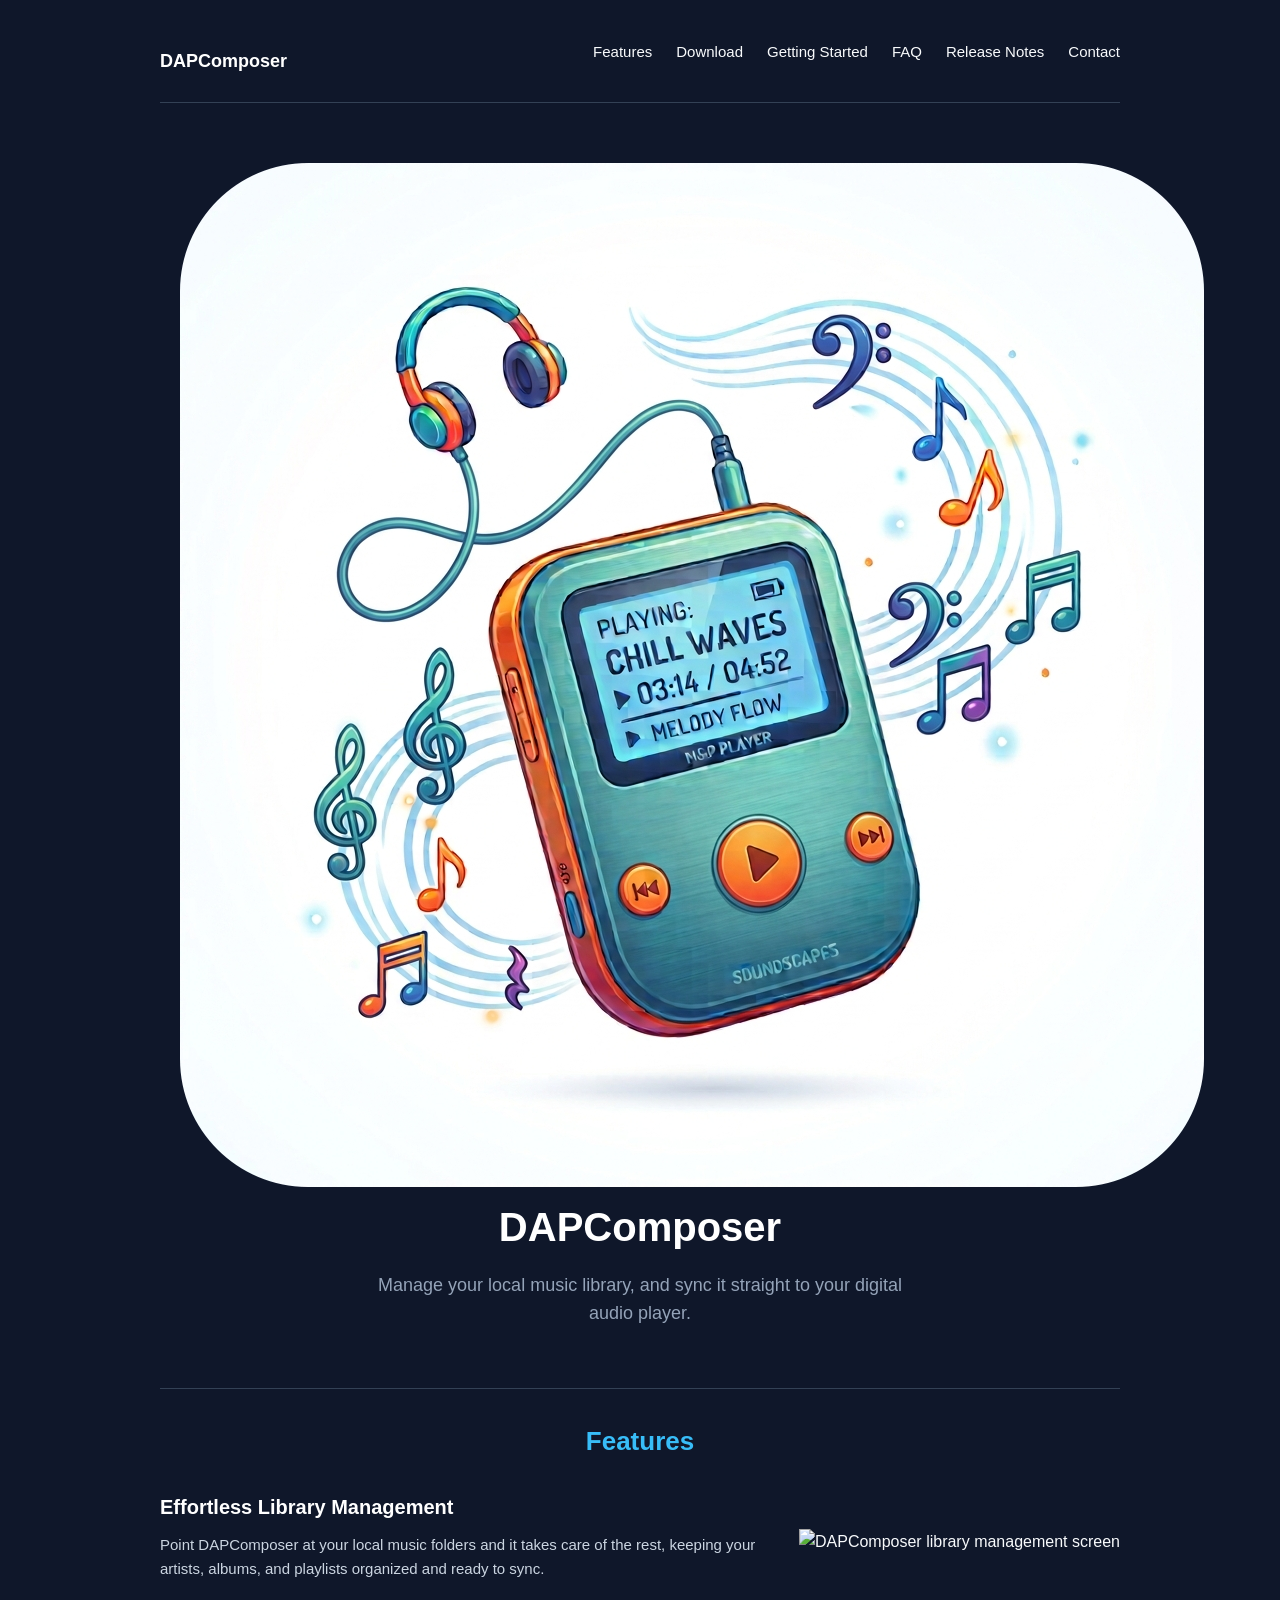
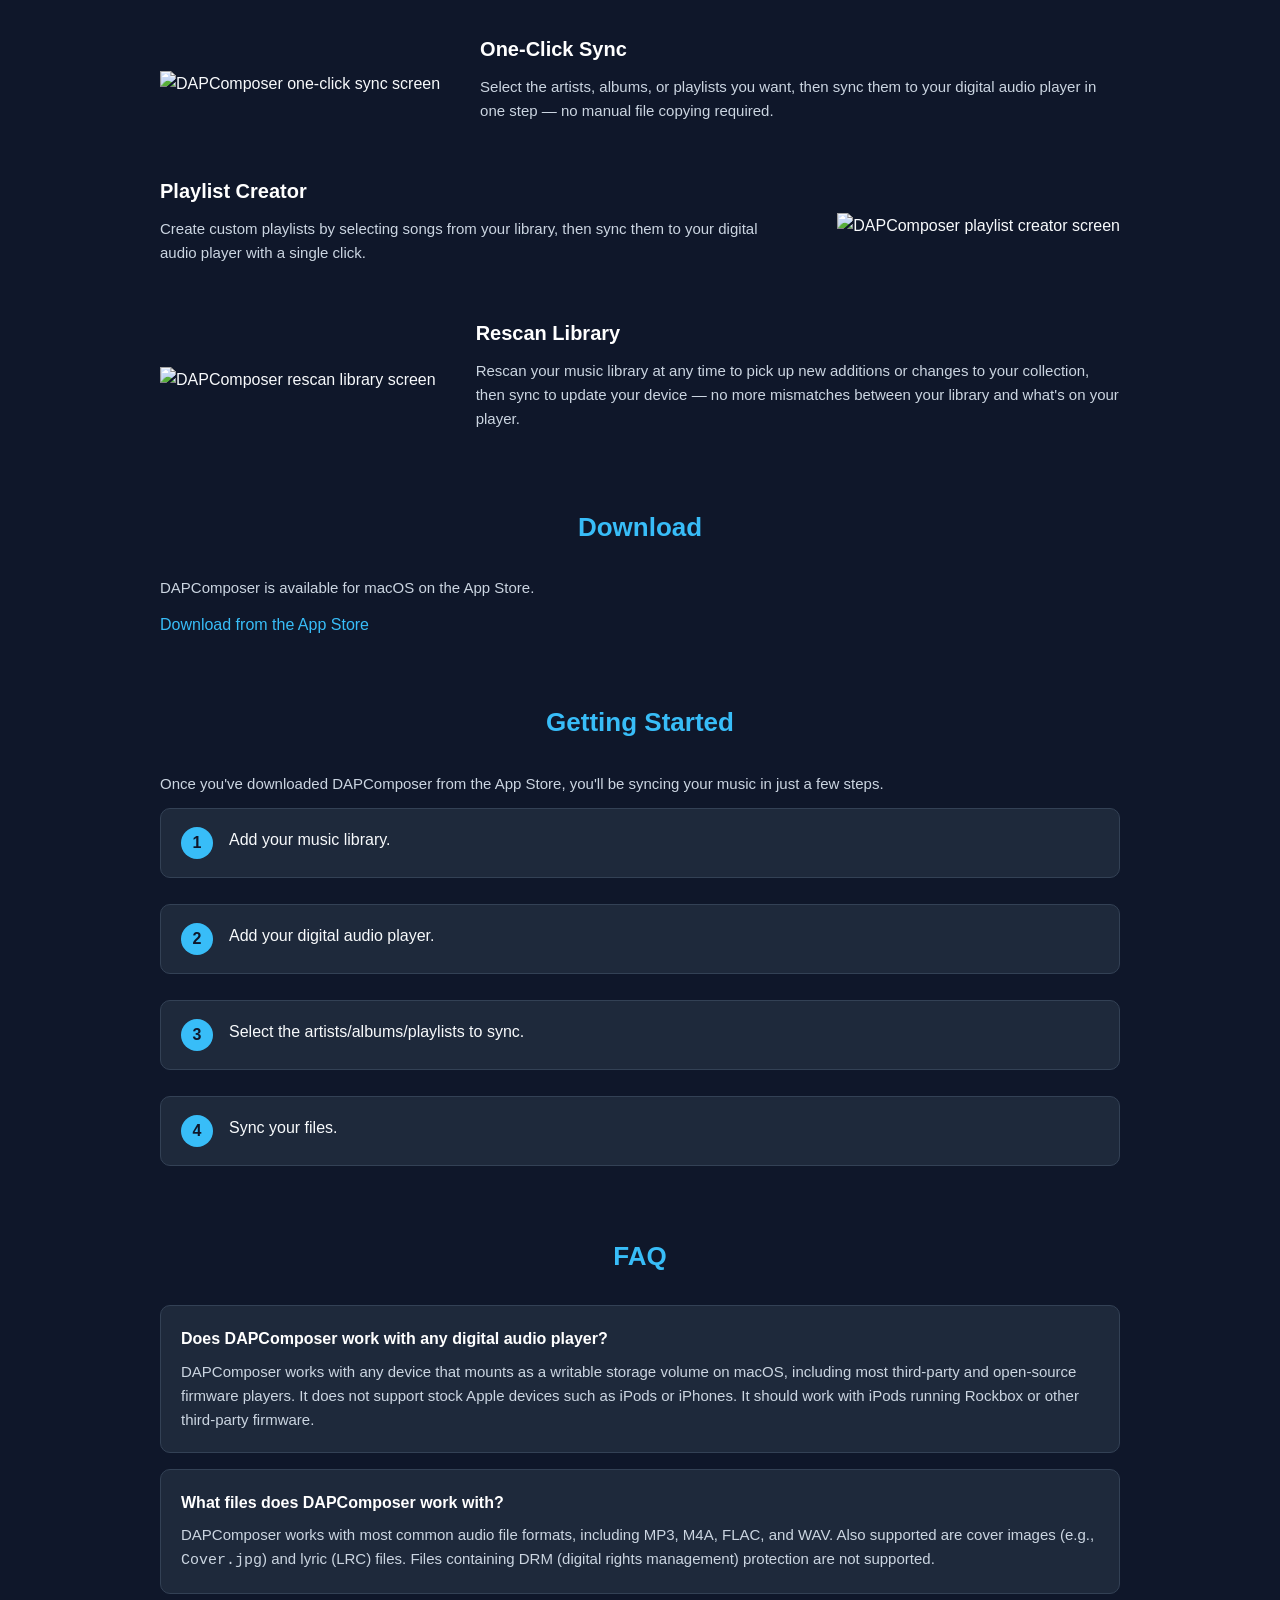
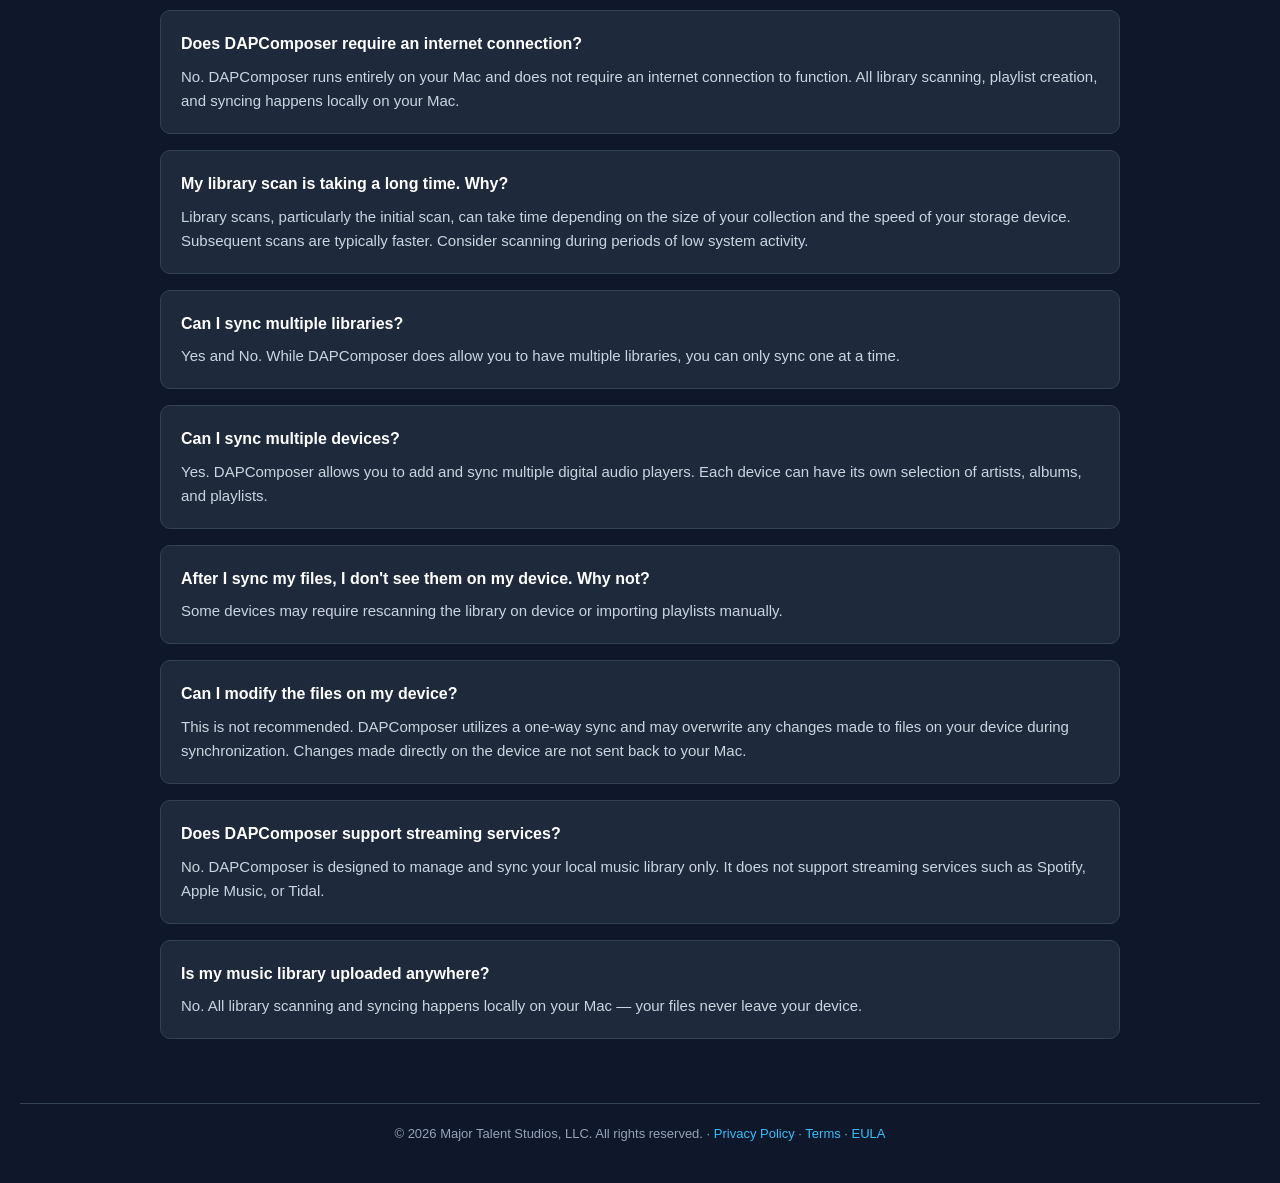
==== index.html @ affe55af "Fill in sections of index.html and release notes." ====
<!DOCTYPE html>
<html lang="en">
<head>
    <meta charset="UTF-8">
    <meta name="viewport" content="width=device-width, initial-scale=1.0">
    <title>DAPComposer</title>
    <link rel="stylesheet" href="styles.css">
</head>
<body>
    <nav class="site-nav">
        <div class="nav-brand">DAPComposer</div>
        <ul class="nav-links">
            <li><a href="#features">Features</a></li>
            <li><a href="#download">Download</a></li>
            <li><a href="#getting-started">Getting Started</a></li>
            <li><a href="#faq">FAQ</a></li>
            <li><a href="release-notes.html">Release Notes</a></li>
            <li><a href="contact.html">Contact</a></li>
        </ul>
    </nav>

    <div class="page">
        <header class="hero">
            <img src="images/app-icon.webp" alt="DAPComposer app icon" class="hero-icon">
            <h1>DAPComposer</h1>
            <p class="tagline">Manage your local music library, and sync it straight to your digital audio player.</p>
        </header>

        <section id="features">
            <h2>Features</h2>

            <div class="feature-row">
                <div class="feature-text">
                    <h3>Effortless Library Management</h3>
                    <p>Point DAPComposer at your local music folders and it takes care of the rest, keeping your artists, albums, and playlists organized and ready to sync.</p>
                </div>
                <img src="images/manage-library.webp" alt="DAPComposer library management screen" class="feature-image">
            </div>

            <div class="feature-row reverse">
                <div class="feature-text">
                    <h3>One-Click Sync</h3>
                    <p>Select the artists, albums, or playlists you want, then sync them to your digital audio player in one step &mdash; no manual file copying required.</p>
                </div>
                <img src="images/one-click-sync.webp" alt="DAPComposer one-click sync screen" class="feature-image">
            </div>

            <div class="feature-row">
                <div class="feature-text">
                    <h3>Playlist Creator</h3>
                    <p>Create custom playlists by selecting songs from your library, then sync them to your digital audio player with a single click.</p>
                </div>
                <img src="images/playlist-creator.webp" alt="DAPComposer playlist creator screen" class="feature-image">
            </div>

            <div class="feature-row reverse">
                <div class="feature-text">
                    <h3>Rescan Library</h3>
                    <p>Rescan your music library at any time to pick up new additions or changes to your collection, then sync to update your device &mdash; no more mismatches between your library and what's on your player.</p>
                </div>
                <img src="images/rescan-library.webp" alt="DAPComposer rescan library screen" class="feature-image">
            </div>
        </section>

        <section id="download">
            <h2>Download</h2>
            <p class="section-intro">DAPComposer is available for macOS on the App Store.</p>
            <a href="https://apps.apple.com/app/dapcomposer/id1234567890" class="download-button">Download from the App Store</a>
        </section>

        <section id="getting-started">
            <h2>Getting Started</h2>
            <p class="section-intro">Once you've downloaded DAPComposer from the App Store, you'll be syncing your music in just a few steps.</p>
            <ol class="steps-list">
                <li>
                    <span class="step-number">1</span>
                    <span>Add your music library.</span>
                </li>
                <li>
                    <span class="step-number">2</span>
                    <span>Add your digital audio player.</span>
                </li>
                <li>
                    <span class="step-number">3</span>
                    <span>Select the artists/albums/playlists to sync.</span>
                </li>
                <li>
                    <span class="step-number">4</span>
                    <span>Sync your files.</span>
                </li>
            </ol>
        </section>

        <section id="faq">
            <h2>FAQ</h2>

            <div class="faq-item">
                <h3>Does DAPComposer work with any digital audio player?</h3>
                <p>DAPComposer works with any device that mounts as a writable storage volume on macOS, including most third-party and open-source firmware players. It does not support stock Apple devices such as iPods or iPhones. It should work with iPods running Rockbox or other third-party firmware.</p>
            </div>

            <div class="faq-item">
                <h3>What files does DAPComposer work with?</h3>
                <p>DAPComposer works with most common audio file formats, including MP3, M4A, FLAC, and WAV. Also supported are cover images (e.g., <code>Cover.jpg</code>) and lyric (LRC) files. Files containing DRM (digital rights management) protection are not supported.</p>
            </div>

            <div class="faq-item">
                <h3>Does DAPComposer require an internet connection?</h3>
                <p>No. DAPComposer runs entirely on your Mac and does not require an internet connection to function. All library scanning, playlist creation, and syncing happens locally on your Mac.</p>
            </div>

            <div class="faq-item">
                <h3>My library scan is taking a long time. Why?</h3>
                <p>Library scans, particularly the initial scan, can take time depending on the size of your collection and the speed of your storage device. Subsequent scans are typically faster. Consider scanning during periods of low system activity.</p>
            </div>

            <div class="faq-item">
                <h3>Can I sync multiple libraries?</h3>
                <p>Yes and No. While DAPComposer does allow you to have multiple libraries, you can only sync one at a time.</p>
            </div>

            <div class="faq-item">
                <h3>Can I sync multiple devices?</h3>
                <p>Yes. DAPComposer allows you to add and sync multiple digital audio players. Each device can have its own selection of artists, albums, and playlists.</p>
            </div>

            <div class="faq-item">
                <h3>After I sync my files, I don't see them on my device. Why not?</h3>
                <p>Some devices may require rescanning the library on device or importing playlists manually.</p>
            </div>

            <div class="faq-item">
                <h3>Can I modify the files on my device?</h3>
                <p>This is not recommended. DAPComposer utilizes a one-way sync and may overwrite any changes made to files on your device during synchronization. Changes made directly on the device are not sent back to your Mac.</p>
            </div>

            <div class="faq-item">
                <h3>Does DAPComposer support streaming services?</h3>
                <p>No. DAPComposer is designed to manage and sync your local music library only. It does not support streaming services such as Spotify, Apple Music, or Tidal.</p>
            </div>

            <div class="faq-item">
                <h3>Is my music library uploaded anywhere?</h3>
                <p>No. All library scanning and syncing happens locally on your Mac &mdash; your files never leave your device.</p>
            </div>
        </section>
    </div>

    <footer>
        &copy; 2026 Major Talent Studios, LLC. All rights reserved.
        &middot; <a href="privacy-policy.html">Privacy Policy</a>
        &middot; <a href="terms.html">Terms</a>
        &middot; <a href="eula.html">EULA</a>
    </footer>
</body>
</html>
---- styles.css ----
:root {
    --bg-color: #0f172a;
    --card-bg: #1e293b;
    --text-main: #f8fafc;
    --text-muted: #94a3b8;
    --accent: #38bdf8;
    --accent-hover: #0284c7;
    --border: #334155;
}

* {
    box-sizing: border-box;
    margin: 0;
    padding: 0;
}

body {
    font-family: -apple-system, BlinkMacSystemFont, "Segoe UI", Roboto, Helvetica, Arial, sans-serif;
    background-color: var(--bg-color);
    color: var(--text-main);
    line-height: 1.6;
    padding: 40px 20px;
}

.container {
    max-width: 800px;
    margin: 0 auto;
    background: var(--card-bg);
    padding: 40px;
    border-radius: 12px;
    border: 1px solid var(--border);
    box-shadow: 0 10px 25px rgba(0,0,0,0.3);
}

header {
    border-bottom: 1px solid var(--border);
    padding-bottom: 24px;
    margin-bottom: 32px;
}

.app-brand {
    display: inline-block;
    font-size: 14px;
    font-weight: 600;
    letter-spacing: 1px;
    text-transform: uppercase;
    color: var(--accent);
    margin-bottom: 8px;
}

h1 {
    font-size: 28px;
    font-weight: 700;
    color: #ffffff;
    margin-bottom: 8px;
}

.effective-date {
    font-size: 14px;
    color: var(--text-muted);
}

section {
    margin-bottom: 28px;
}

h2 {
    font-size: 18px;
    font-weight: 600;
    color: var(--accent);
    margin-bottom: 12px;
    border-left: 3px solid var(--accent);
    padding-left: 10px;
}

p {
    color: #cbd5e1;
    margin-bottom: 12px;
    font-size: 15px;
}

ul {
    margin-left: 20px;
    margin-bottom: 12px;
    color: #cbd5e1;
    font-size: 15px;
}

li {
    margin-bottom: 6px;
}

.highlight-box {
    background: rgba(56, 189, 248, 0.08);
    border: 1px solid rgba(56, 189, 248, 0.2);
    border-radius: 8px;
    padding: 16px;
    margin: 16px 0;
}

.highlight-box p {
    margin-bottom: 0;
    color: #f1f5f9;
}

footer {
    margin-top: 40px;
    padding-top: 20px;
    border-top: 1px solid var(--border);
    text-align: center;
    font-size: 13px;
    color: var(--text-muted);
}

a {
    color: var(--accent);
    text-decoration: none;
}

a:hover {
    text-decoration: underline;
}

/* Site navigation */

.site-nav {
    display: flex;
    align-items: center;
    justify-content: space-between;
    flex-wrap: wrap;
    gap: 16px;
    max-width: 960px;
    margin: 0 auto 40px;
    padding-bottom: 20px;
    border-bottom: 1px solid var(--border);
}

.nav-brand {
    font-size: 18px;
    font-weight: 700;
    color: #ffffff;
}

.nav-brand a {
    color: inherit;
    text-decoration: none;
}

.nav-links {
    display: flex;
    list-style: none;
    gap: 24px;
}

.nav-links a {
    color: var(--text-main);
    font-size: 15px;
    font-weight: 500;
}

.nav-links a:hover {
    color: var(--accent);
    text-decoration: none;
}

/* Landing page layout */

.page {
    max-width: 960px;
    margin: 0 auto;
}

.hero {
    text-align: center;
    padding: 20px 20px 60px;
}

.hero h1 {
    font-size: 40px;
    margin-bottom: 12px;
}

.hero .tagline {
    color: var(--text-muted);
    font-size: 18px;
    max-width: 560px;
    margin: 0 auto;
}

.page section {
    margin-bottom: 64px;
}

.page > section > h2 {
    font-size: 26px;
    border-left: none;
    padding-left: 0;
    margin-bottom: 28px;
    text-align: center;
}

/* Features */

.feature-row {
    display: flex;
    align-items: center;
    gap: 40px;
    margin-bottom: 40px;
}

.feature-row.reverse {
    flex-direction: row-reverse;
}

.feature-text {
    flex: 1;
}

.feature-text h3 {
    font-size: 20px;
    color: #ffffff;
    margin-bottom: 10px;
}

.feature-image-placeholder {
    flex: 1;
    aspect-ratio: 4 / 3;
    display: flex;
    align-items: center;
    justify-content: center;
    background: var(--card-bg);
    border: 1px dashed var(--border);
    border-radius: 12px;
    color: var(--text-muted);
    font-size: 14px;
}

/* Getting started steps */

.steps-list {
    list-style: none;
    display: flex;
    flex-direction: column;
    gap: 20px;
}

.steps-list li {
    display: flex;
    align-items: flex-start;
    gap: 16px;
    background: var(--card-bg);
    border: 1px solid var(--border);
    border-radius: 10px;
    padding: 18px 20px;
}

.step-number {
    flex-shrink: 0;
    width: 32px;
    height: 32px;
    border-radius: 50%;
    background: var(--accent);
    color: var(--bg-color);
    font-weight: 700;
    display: flex;
    align-items: center;
    justify-content: center;
}

/* FAQ */

.faq-item {
    background: var(--card-bg);
    border: 1px solid var(--border);
    border-radius: 10px;
    padding: 20px;
    margin-bottom: 16px;
}

.faq-item h3 {
    font-size: 16px;
    color: #ffffff;
    margin-bottom: 8px;
}

.faq-item p {
    margin-bottom: 0;
}

@media (max-width: 640px) {
    .feature-row,
    .feature-row.reverse {
        flex-direction: column;
    }
}

/* Forms */

.form-group {
    margin-bottom: 20px;
}

.form-group label {
    display: block;
    font-size: 14px;
    font-weight: 600;
    color: var(--text-main);
    margin-bottom: 8px;
}

.form-group input[type="text"],
.form-group textarea {
    width: 100%;
    background: var(--bg-color);
    border: 1px solid var(--border);
    border-radius: 8px;
    padding: 12px 14px;
    font-family: inherit;
    font-size: 15px;
    color: var(--text-main);
}

.form-group textarea {
    resize: vertical;
    min-height: 160px;
}

.form-group input[type="text"]:focus,
.form-group textarea:focus {
    outline: none;
    border-color: var(--accent);
}

.form-actions {
    text-align: center;
}

.btn-primary {
    display: inline-block;
    background: var(--accent);
    color: var(--bg-color);
    font-size: 15px;
    font-weight: 600;
    border: none;
    border-radius: 8px;
    padding: 12px 28px;
    cursor: pointer;
}

.btn-primary:hover {
    background: var(--accent-hover);
    color: #ffffff;
}

.form-note {
    font-size: 13px;
    color: var(--text-muted);
    margin-top: 12px;
}
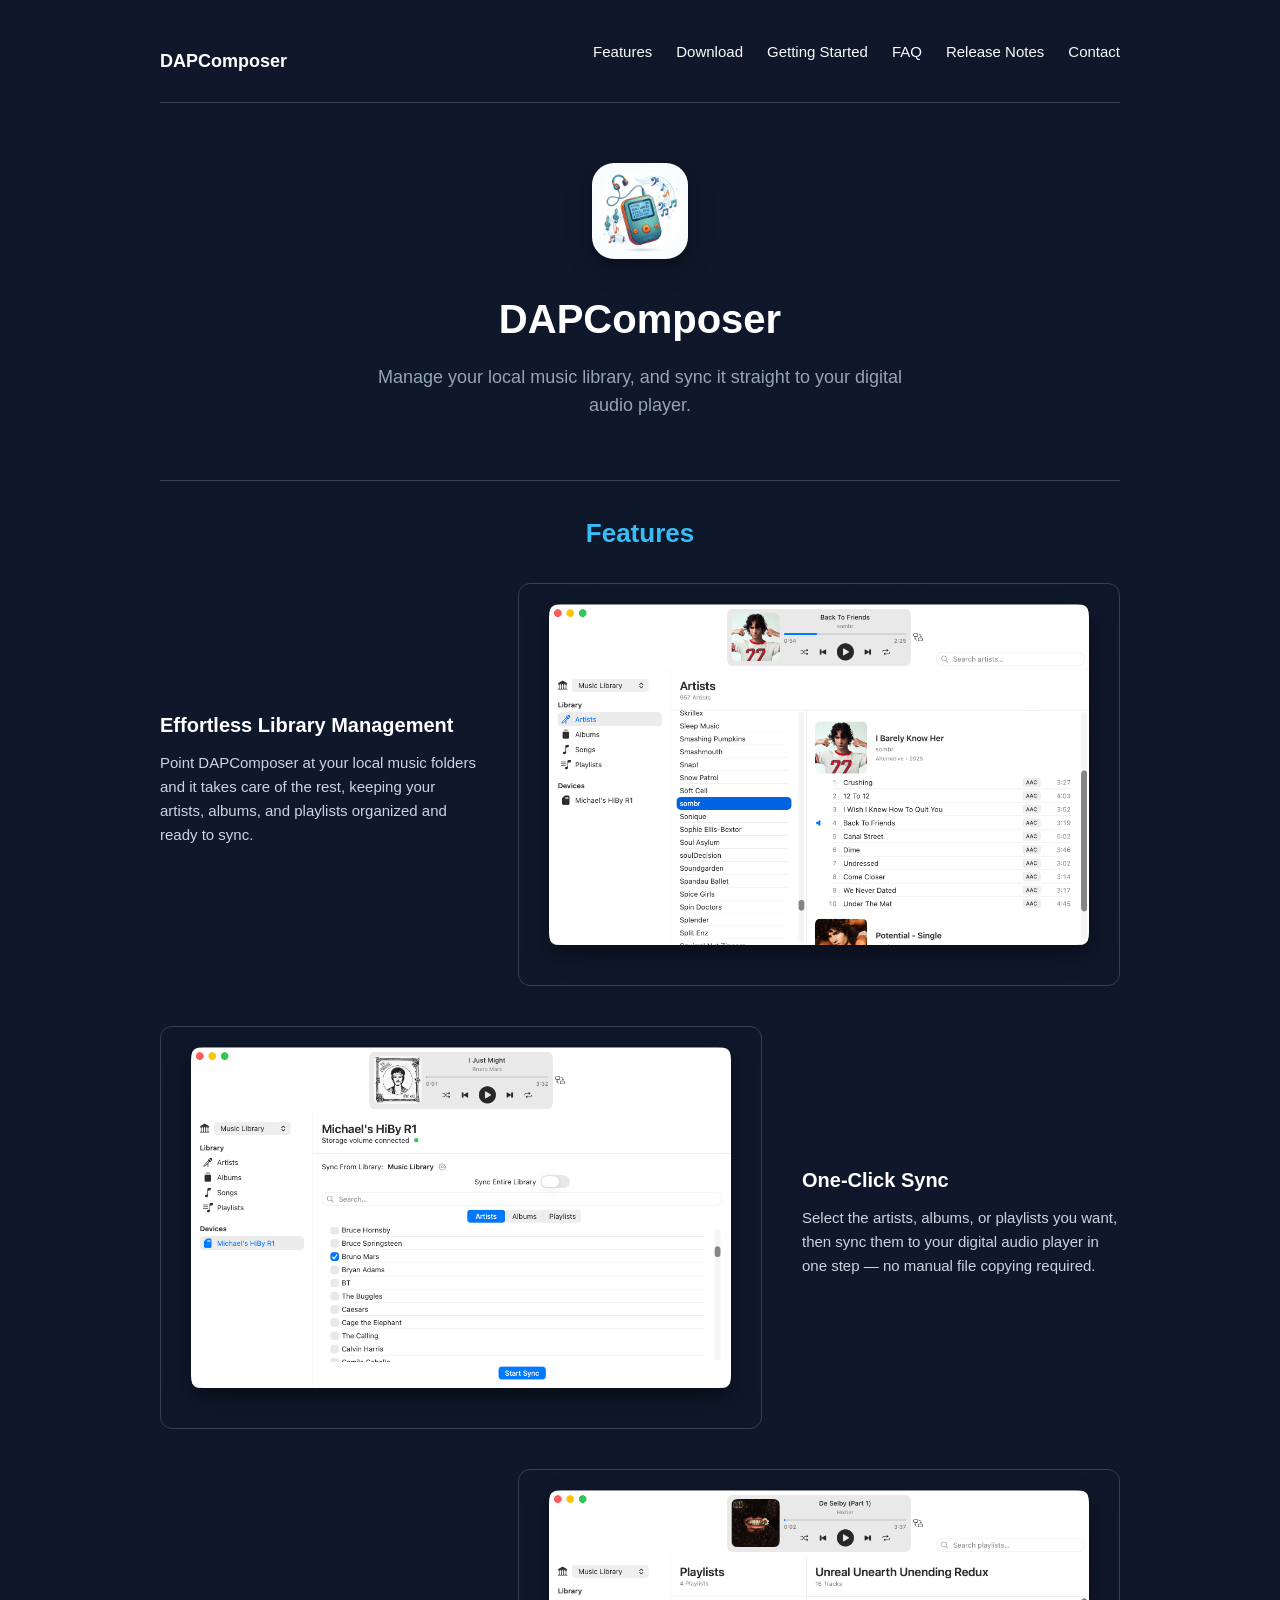
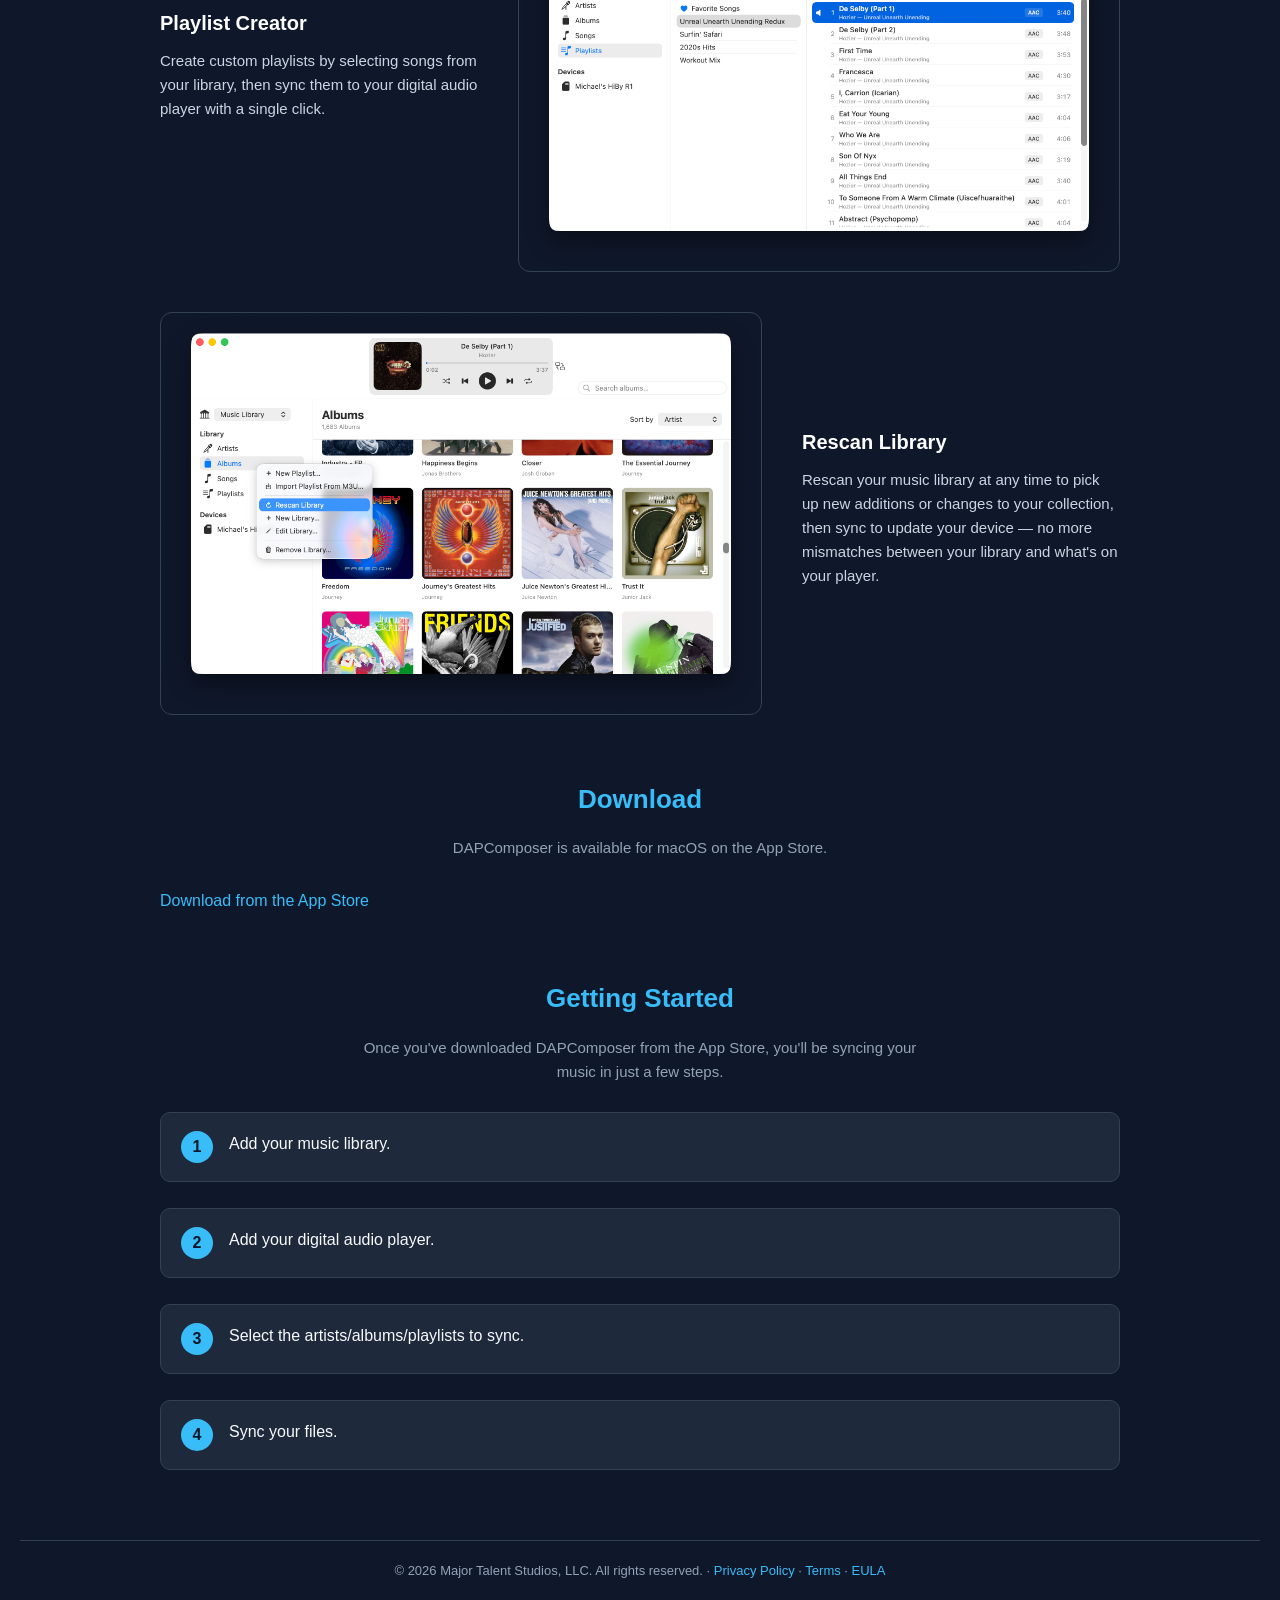
==== commit b0c55142: "Move FAQ to it's only file." ====
--- a/index.html
+++ b/index.html
@@ -13,7 +13,7 @@
             <li><a href="#features">Features</a></li>
             <li><a href="#download">Download</a></li>
             <li><a href="#getting-started">Getting Started</a></li>
-            <li><a href="#faq">FAQ</a></li>
+            <li><a href="faq.html">FAQ</a></li>
             <li><a href="release-notes.html">Release Notes</a></li>
             <li><a href="contact.html">Contact</a></li>
         </ul>
@@ -91,59 +91,6 @@
             </ol>
         </section>
 
-        <section id="faq">
-            <h2>FAQ</h2>
-
-            <div class="faq-item">
-                <h3>Does DAPComposer work with any digital audio player?</h3>
-                <p>DAPComposer works with any device that mounts as a writable storage volume on macOS, including most third-party and open-source firmware players. It does not support stock Apple devices such as iPods or iPhones. It should work with iPods running Rockbox or other third-party firmware.</p>
-            </div>
-
-            <div class="faq-item">
-                <h3>What files does DAPComposer work with?</h3>
-                <p>DAPComposer works with most common audio file formats, including MP3, M4A, FLAC, and WAV. Also supported are cover images (e.g., <code>Cover.jpg</code>) and lyric (LRC) files. Files containing DRM (digital rights management) protection are not supported.</p>
-            </div>
-
-            <div class="faq-item">
-                <h3>Does DAPComposer require an internet connection?</h3>
-                <p>No. DAPComposer runs entirely on your Mac and does not require an internet connection to function. All library scanning, playlist creation, and syncing happens locally on your Mac.</p>
-            </div>
-
-            <div class="faq-item">
-                <h3>My library scan is taking a long time. Why?</h3>
-                <p>Library scans, particularly the initial scan, can take time depending on the size of your collection and the speed of your storage device. Subsequent scans are typically faster. Consider scanning during periods of low system activity.</p>
-            </div>
-
-            <div class="faq-item">
-                <h3>Can I sync multiple libraries?</h3>
-                <p>Yes and No. While DAPComposer does allow you to have multiple libraries, you can only sync one at a time.</p>
-            </div>
-
-            <div class="faq-item">
-                <h3>Can I sync multiple devices?</h3>
-                <p>Yes. DAPComposer allows you to add and sync multiple digital audio players. Each device can have its own selection of artists, albums, and playlists.</p>
-            </div>
-
-            <div class="faq-item">
-                <h3>After I sync my files, I don't see them on my device. Why not?</h3>
-                <p>Some devices may require rescanning the library on device or importing playlists manually.</p>
-            </div>
-
-            <div class="faq-item">
-                <h3>Can I modify the files on my device?</h3>
-                <p>This is not recommended. DAPComposer utilizes a one-way sync and may overwrite any changes made to files on your device during synchronization. Changes made directly on the device are not sent back to your Mac.</p>
-            </div>
-
-            <div class="faq-item">
-                <h3>Does DAPComposer support streaming services?</h3>
-                <p>No. DAPComposer is designed to manage and sync your local music library only. It does not support streaming services such as Spotify, Apple Music, or Tidal.</p>
-            </div>
-
-            <div class="faq-item">
-                <h3>Is my music library uploaded anywhere?</h3>
-                <p>No. All library scanning and syncing happens locally on your Mac &mdash; your files never leave your device.</p>
-            </div>
-        </section>
     </div>
 
     <footer>
--- a/styles.css
+++ b/styles.css
@@ -175,6 +175,14 @@
     padding: 20px 20px 60px;
 }
 
+.hero-icon {
+    width: 96px;
+    height: 96px;
+    border-radius: 22px;
+    margin-bottom: 20px;
+    box-shadow: 0 8px 24px rgba(0,0,0,0.35);
+}
+
 .hero h1 {
     font-size: 40px;
     margin-bottom: 12px;
@@ -233,6 +241,22 @@
     border-radius: 12px;
     color: var(--text-muted);
     font-size: 14px;
+}
+
+.feature-image {
+    flex: 1;
+    width: 100%;
+    max-width: 100%;
+    height: auto;
+    border-radius: 12px;
+    border: 1px solid var(--border);
+}
+
+.section-intro {
+    text-align: center;
+    color: var(--text-muted);
+    max-width: 560px;
+    margin: -12px auto 28px;
 }
 
 /* Getting started steps */
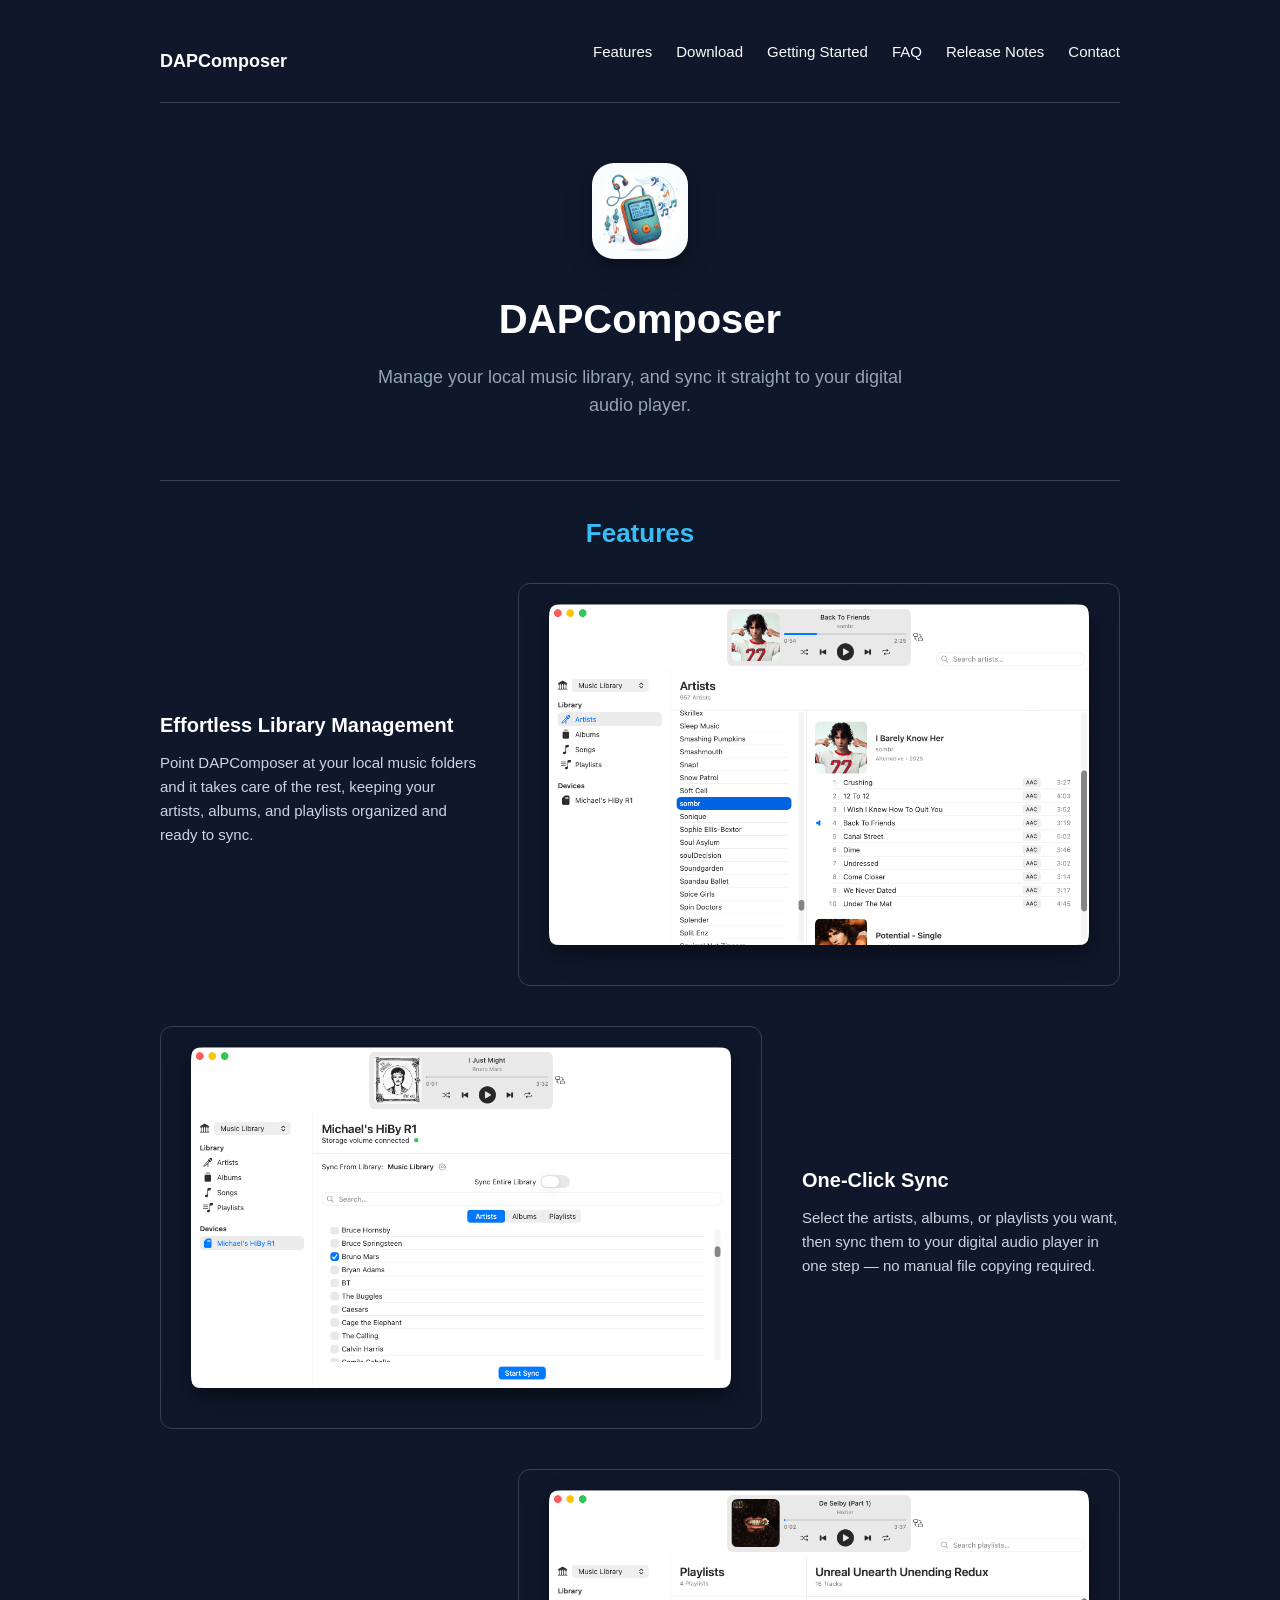
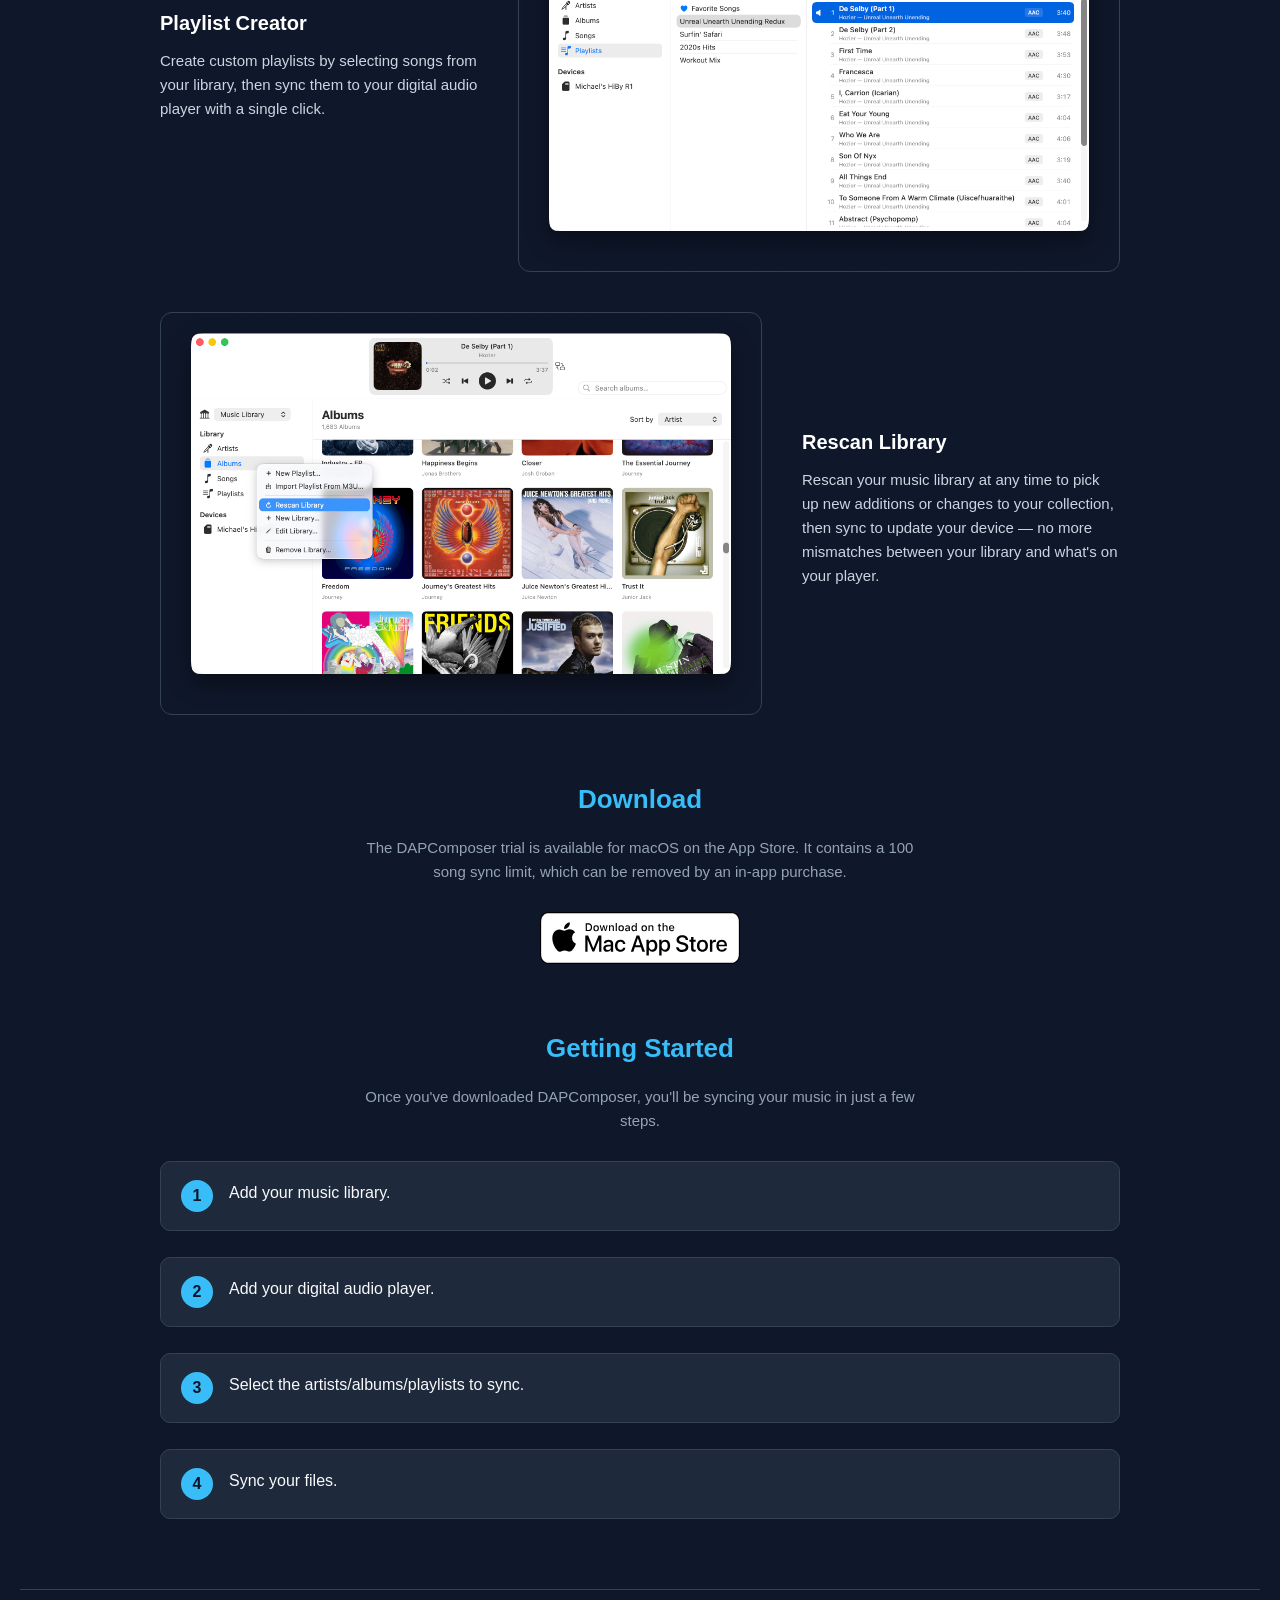
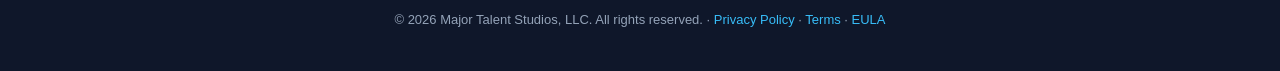
==== commit e7122d03: "Add Download on the Mac App Store badging." ====
--- a/index.html
+++ b/index.html
@@ -64,13 +64,15 @@
 
         <section id="download">
             <h2>Download</h2>
-            <p class="section-intro">DAPComposer is available for macOS on the App Store.</p>
-            <a href="https://apps.apple.com/app/dapcomposer/id1234567890" class="download-button">Download from the App Store</a>
+            <p class="section-intro">The DAPComposer trial is available for macOS on the App Store. It contains a 100 song sync limit, which can be removed by an in-app purchase.</p>
+            <a href="https://apps.apple.com/app/dapcomposer/id1234567890" class="download-button">
+                <img src="images/en/Download_on_the_Mac_App_Store_Badge_US-UK_RGB_wht_092917.svg" alt="Download on the Mac App Store">
+            </a>
         </section>
 
         <section id="getting-started">
             <h2>Getting Started</h2>
-            <p class="section-intro">Once you've downloaded DAPComposer from the App Store, you'll be syncing your music in just a few steps.</p>
+            <p class="section-intro">Once you've downloaded DAPComposer, you'll be syncing your music in just a few steps.</p>
             <ol class="steps-list">
                 <li>
                     <span class="step-number">1</span>
--- a/styles.css
+++ b/styles.css
@@ -207,6 +207,18 @@
     text-align: center;
 }
 
+.download-button {
+    display: block;
+    width: 200px;
+    margin: 0 auto;
+}
+
+.download-button img {
+    width: 100%;
+    height: auto;
+    display: block;
+}
+
 /* Features */
 
 .feature-row {
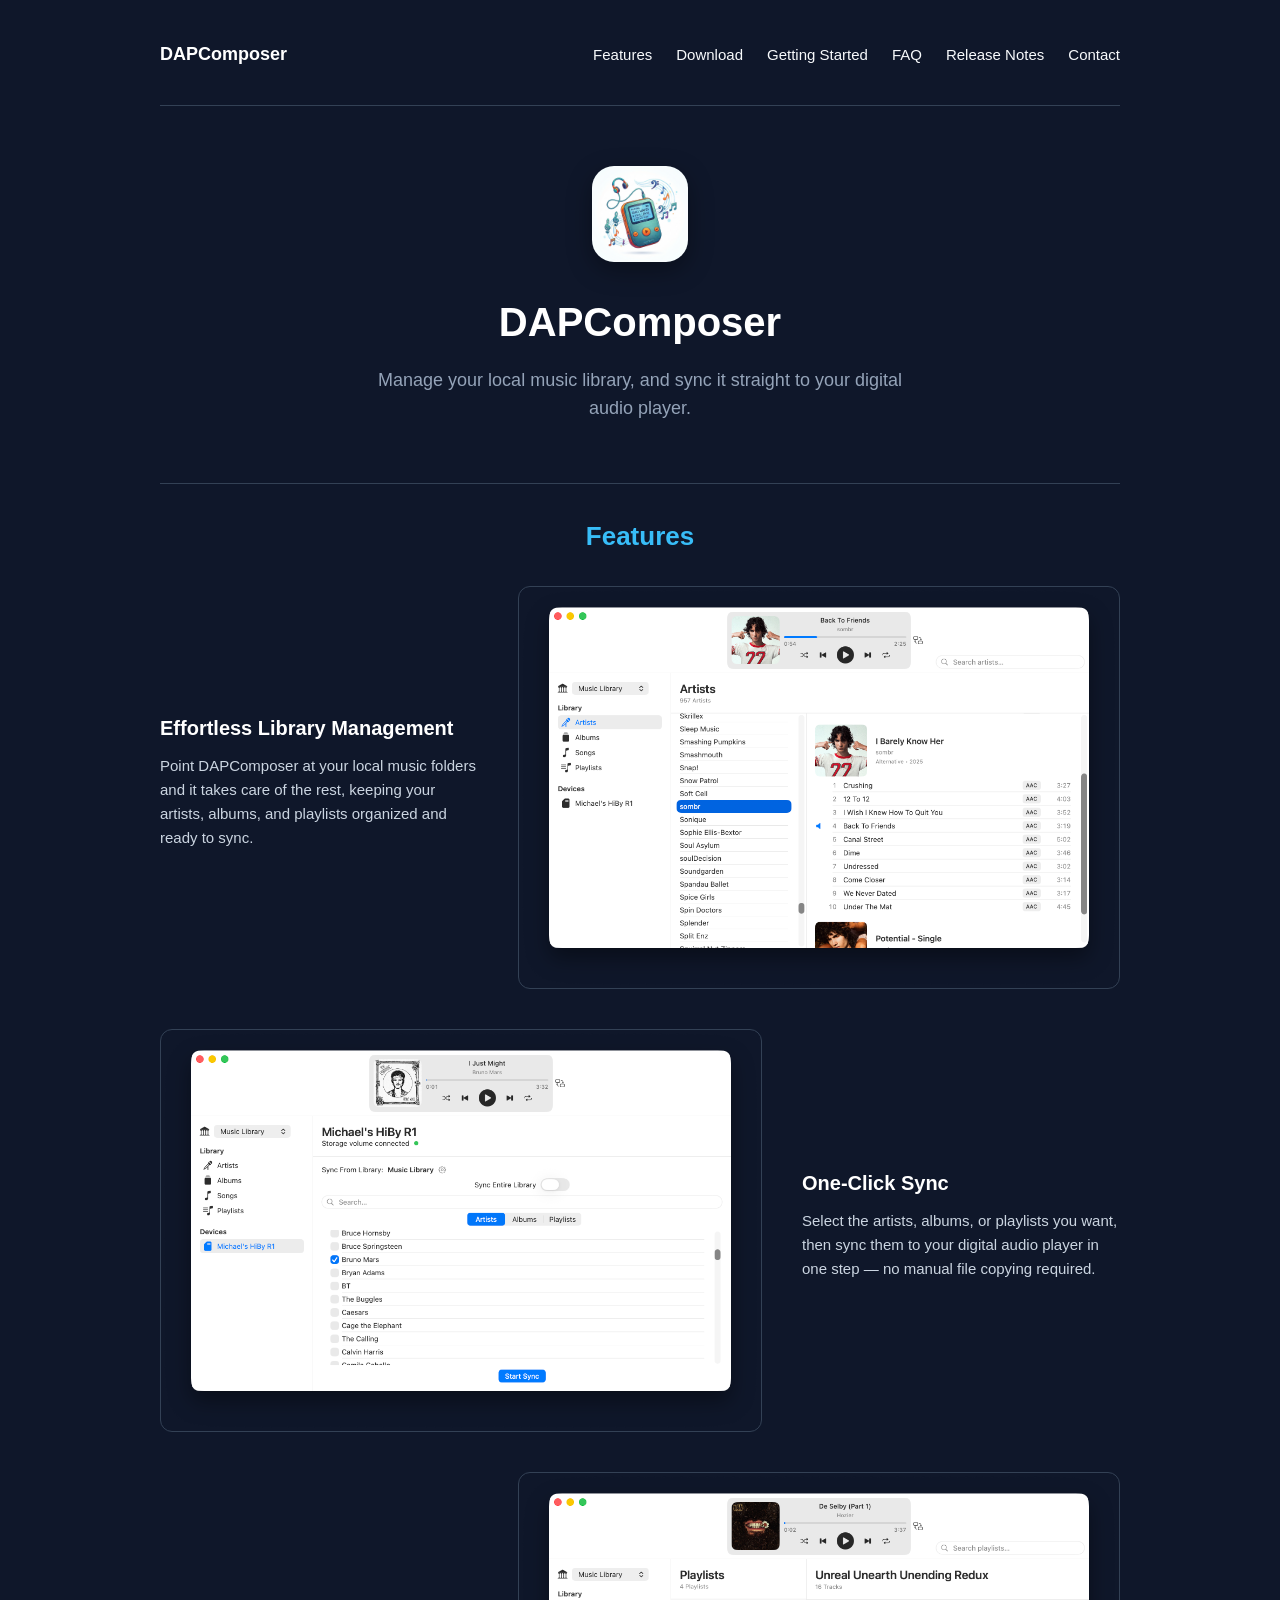
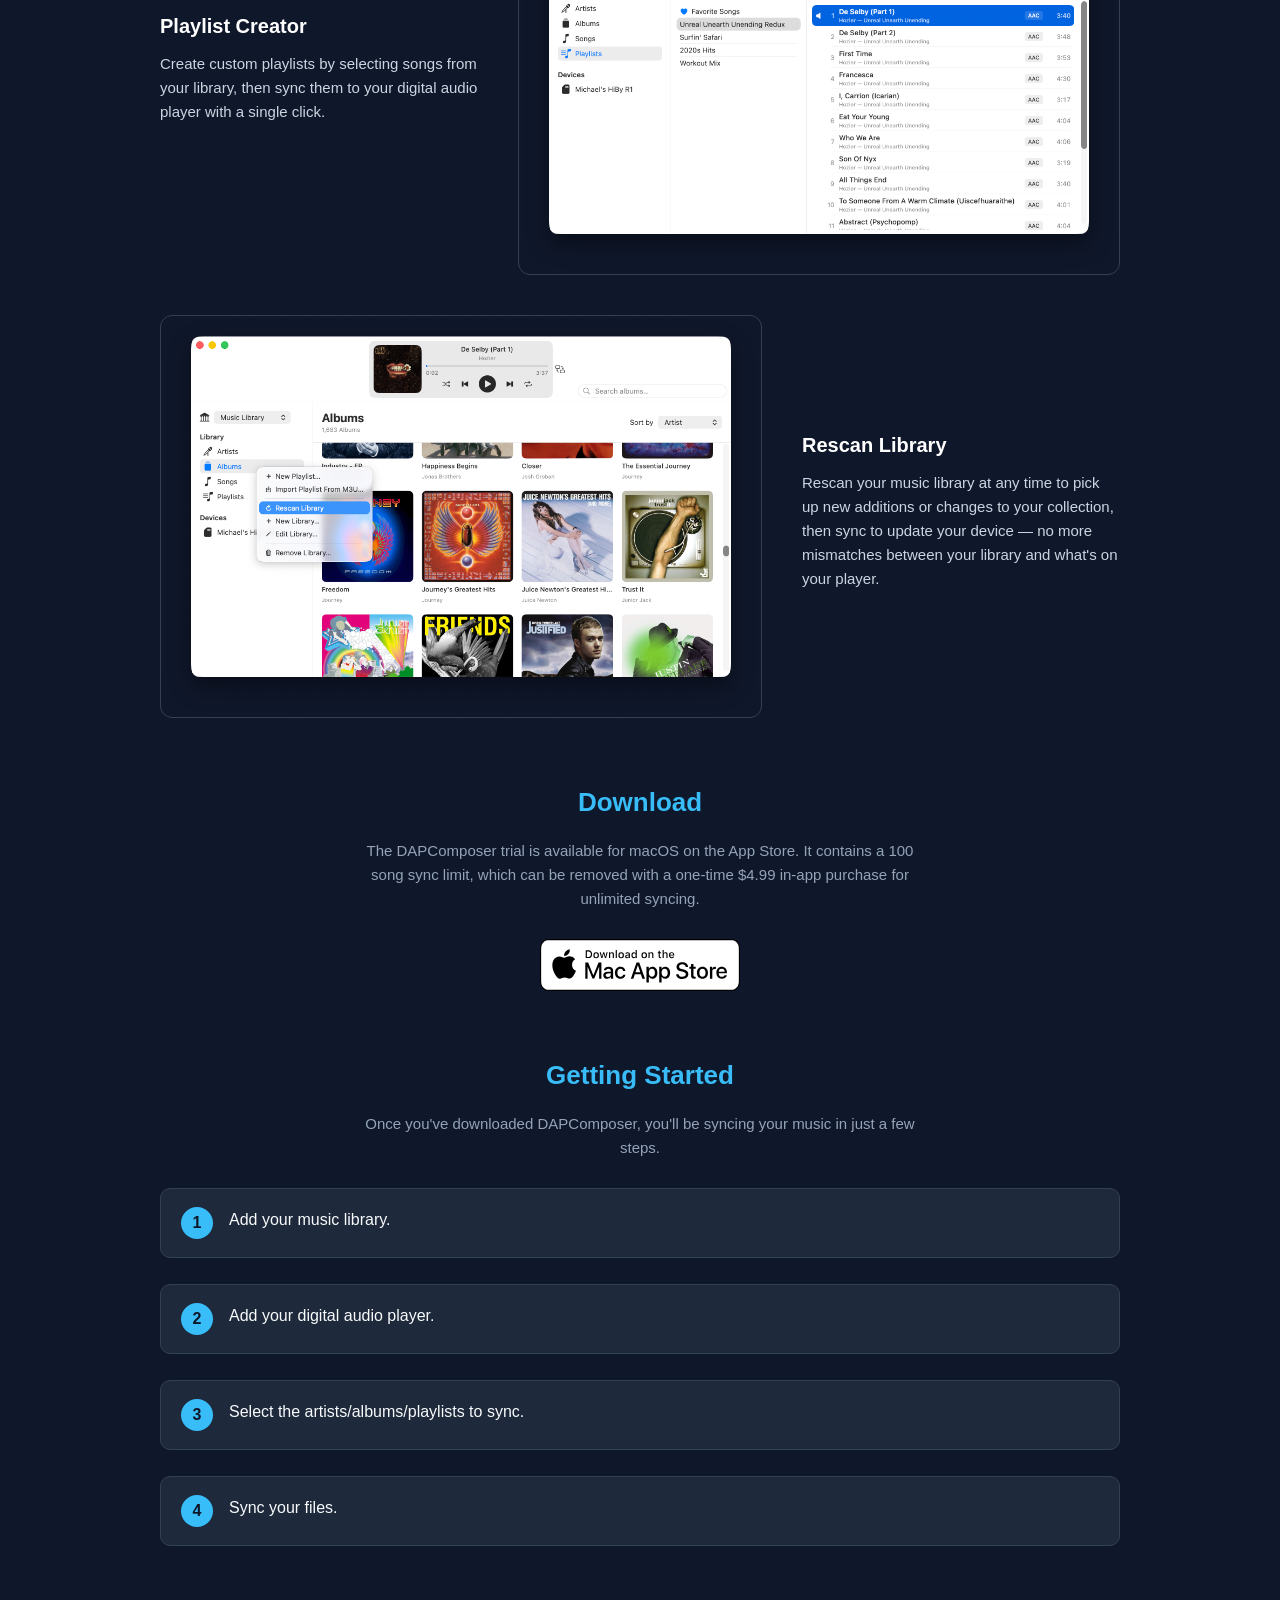
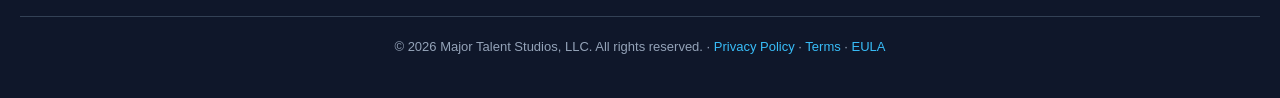
==== commit 4fd3c020: "Add pricing to download section." ====
--- a/index.html
+++ b/index.html
@@ -64,7 +64,7 @@
 
         <section id="download">
             <h2>Download</h2>
-            <p class="section-intro">The DAPComposer trial is available for macOS on the App Store. It contains a 100 song sync limit, which can be removed by an in-app purchase.</p>
+            <p class="section-intro">The DAPComposer trial is available for macOS on the App Store. It contains a 100 song sync limit, which can be removed with a one-time $4.99 in-app purchase for unlimited syncing.</p>
             <a href="https://apps.apple.com/app/dapcomposer/id1234567890" class="download-button">
                 <img src="images/en/Download_on_the_Mac_App_Store_Badge_US-UK_RGB_wht_092917.svg" alt="Download on the Mac App Store">
             </a>
--- a/styles.css
+++ b/styles.css
@@ -125,7 +125,7 @@
 
 .site-nav {
     display: flex;
-    align-items: center;
+    align-items: baseline;
     justify-content: space-between;
     flex-wrap: wrap;
     gap: 16px;
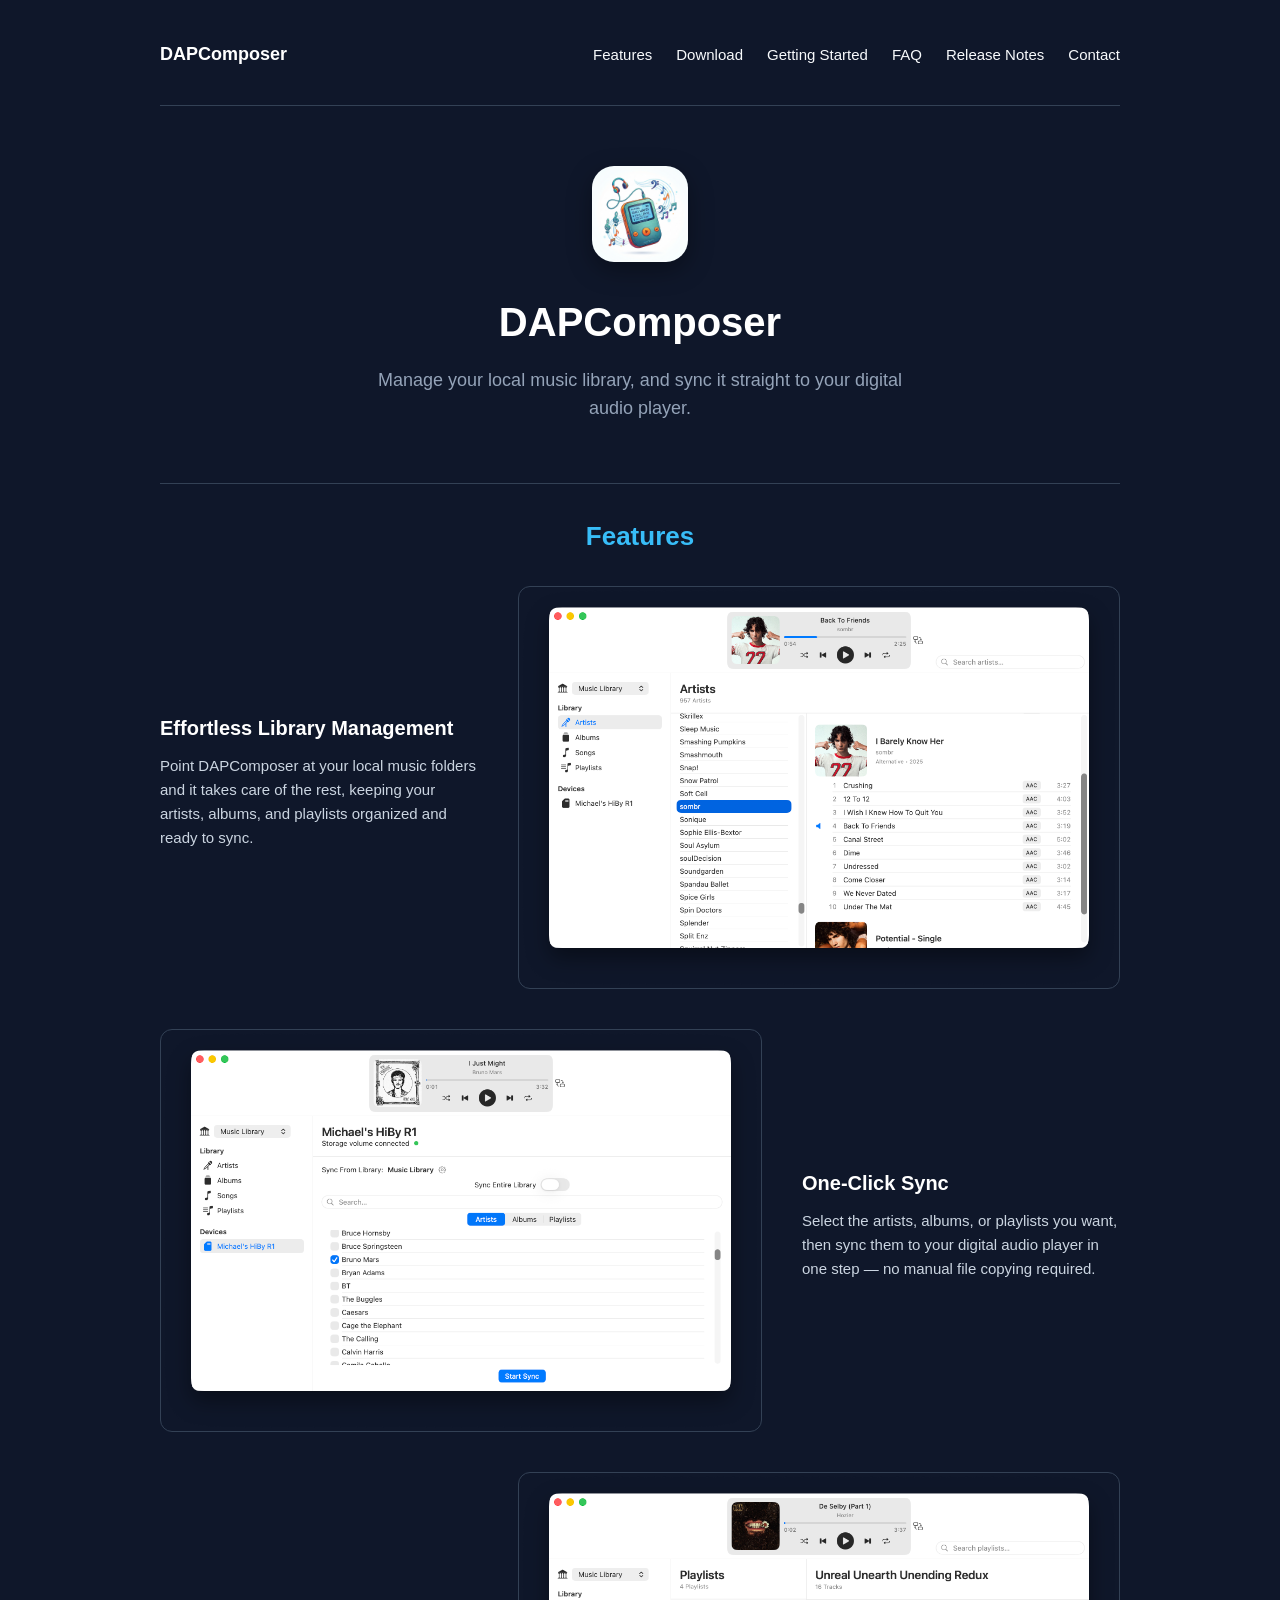
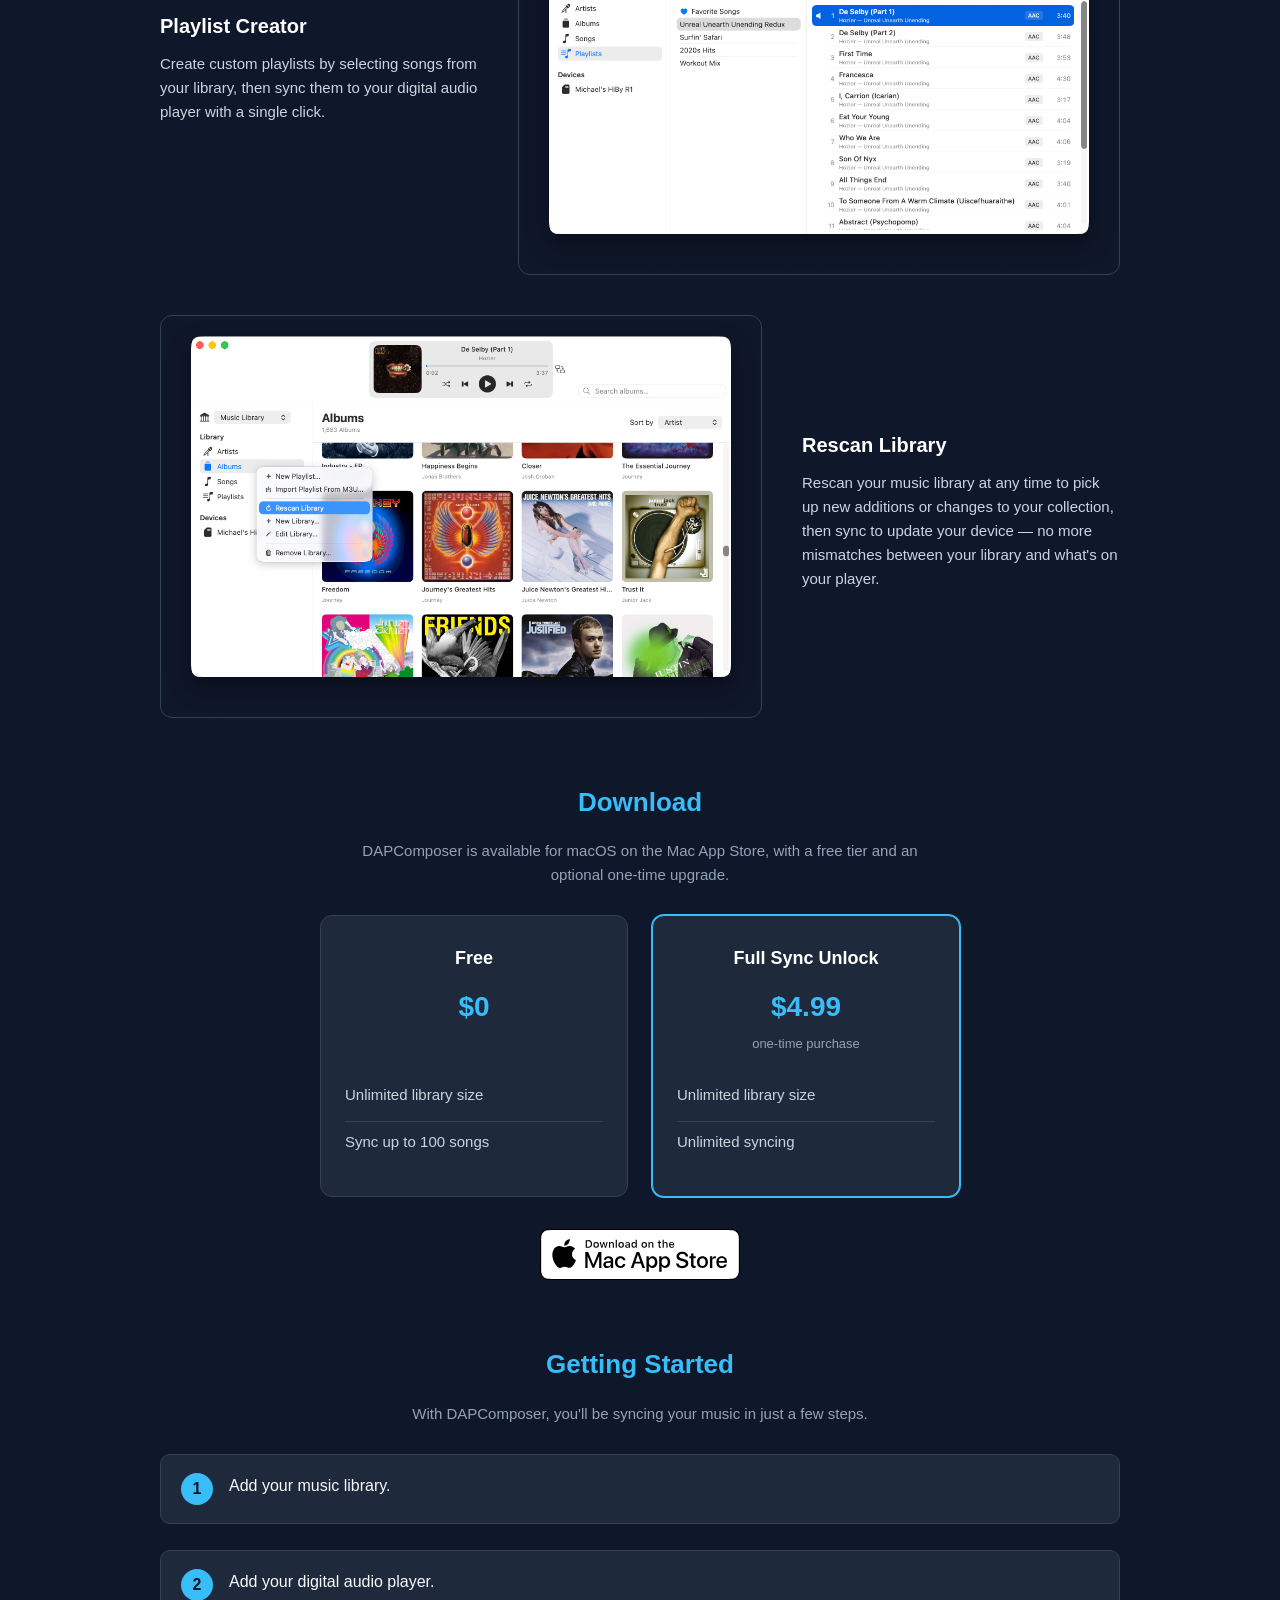
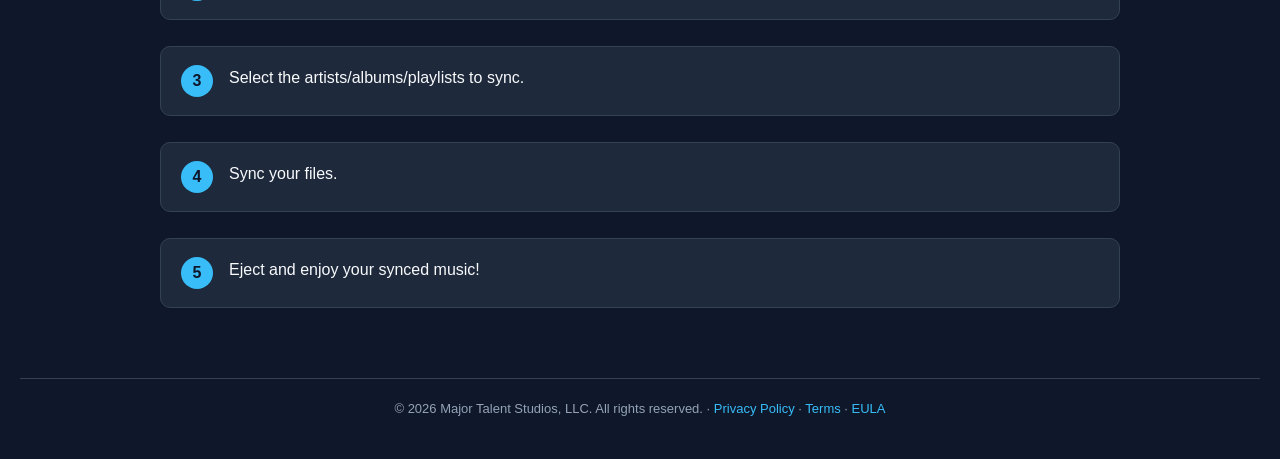
==== commit 31145524: "Add cards describing free and paid for versions." ====
--- a/index.html
+++ b/index.html
@@ -64,7 +64,27 @@
 
         <section id="download">
             <h2>Download</h2>
-            <p class="section-intro">The DAPComposer trial is available for macOS on the App Store. It contains a 100 song sync limit, which can be removed with a one-time $4.99 in-app purchase for unlimited syncing.</p>
+            <p class="section-intro">DAPComposer is available for macOS on the Mac App Store, with a free tier and an optional one-time upgrade.</p>
+
+            <div class="plan-grid">
+                <div class="plan-card">
+                    <h3>Free</h3>
+                    <div class="plan-price">$0<span>&nbsp;</span></div>
+                    <ul>
+                        <li>Unlimited library size</li>
+                        <li>Sync up to 100 songs</li>
+                    </ul>
+                </div>
+                <div class="plan-card featured">
+                    <h3>Full Sync Unlock</h3>
+                    <div class="plan-price">$4.99<span>one-time purchase</span></div>
+                    <ul>
+                        <li>Unlimited library size</li>
+                        <li>Unlimited syncing</li>
+                    </ul>
+                </div>
+            </div>
+
             <a href="https://apps.apple.com/app/dapcomposer/id1234567890" class="download-button">
                 <img src="images/en/Download_on_the_Mac_App_Store_Badge_US-UK_RGB_wht_092917.svg" alt="Download on the Mac App Store">
             </a>
@@ -72,7 +92,7 @@
 
         <section id="getting-started">
             <h2>Getting Started</h2>
-            <p class="section-intro">Once you've downloaded DAPComposer, you'll be syncing your music in just a few steps.</p>
+            <p class="section-intro">With DAPComposer, you'll be syncing your music in just a few steps.</p>
             <ol class="steps-list">
                 <li>
                     <span class="step-number">1</span>
@@ -90,6 +110,10 @@
                     <span class="step-number">4</span>
                     <span>Sync your files.</span>
                 </li>
+                <li>
+                    <span class="step-number">5</span>
+                    <span>Eject and enjoy your synced music!</span>
+                </li>
             </ol>
         </section>
 
--- a/styles.css
+++ b/styles.css
@@ -205,6 +205,65 @@
     padding-left: 0;
     margin-bottom: 28px;
     text-align: center;
+}
+
+.plan-grid {
+    display: flex;
+    flex-wrap: wrap;
+    gap: 24px;
+    max-width: 640px;
+    margin: 0 auto 32px;
+}
+
+.plan-card {
+    flex: 1;
+    min-width: 220px;
+    background: var(--card-bg);
+    border: 1px solid var(--border);
+    border-radius: 12px;
+    padding: 28px 24px;
+    text-align: center;
+}
+
+.plan-card.featured {
+    border-color: var(--accent);
+    box-shadow: 0 0 0 1px var(--accent);
+}
+
+.plan-card h3 {
+    font-size: 18px;
+    color: #ffffff;
+    margin-bottom: 12px;
+}
+
+.plan-price {
+    font-size: 28px;
+    font-weight: 700;
+    color: var(--accent);
+    margin-bottom: 20px;
+}
+
+.plan-price span {
+    display: block;
+    font-size: 13px;
+    font-weight: 400;
+    color: var(--text-muted);
+    margin-top: 4px;
+}
+
+.plan-card ul {
+    list-style: none;
+    margin: 0;
+    text-align: left;
+}
+
+.plan-card li {
+    padding: 8px 0;
+    border-top: 1px solid var(--border);
+}
+
+.plan-card li:first-child {
+    border-top: none;
 }
 
 .download-button {
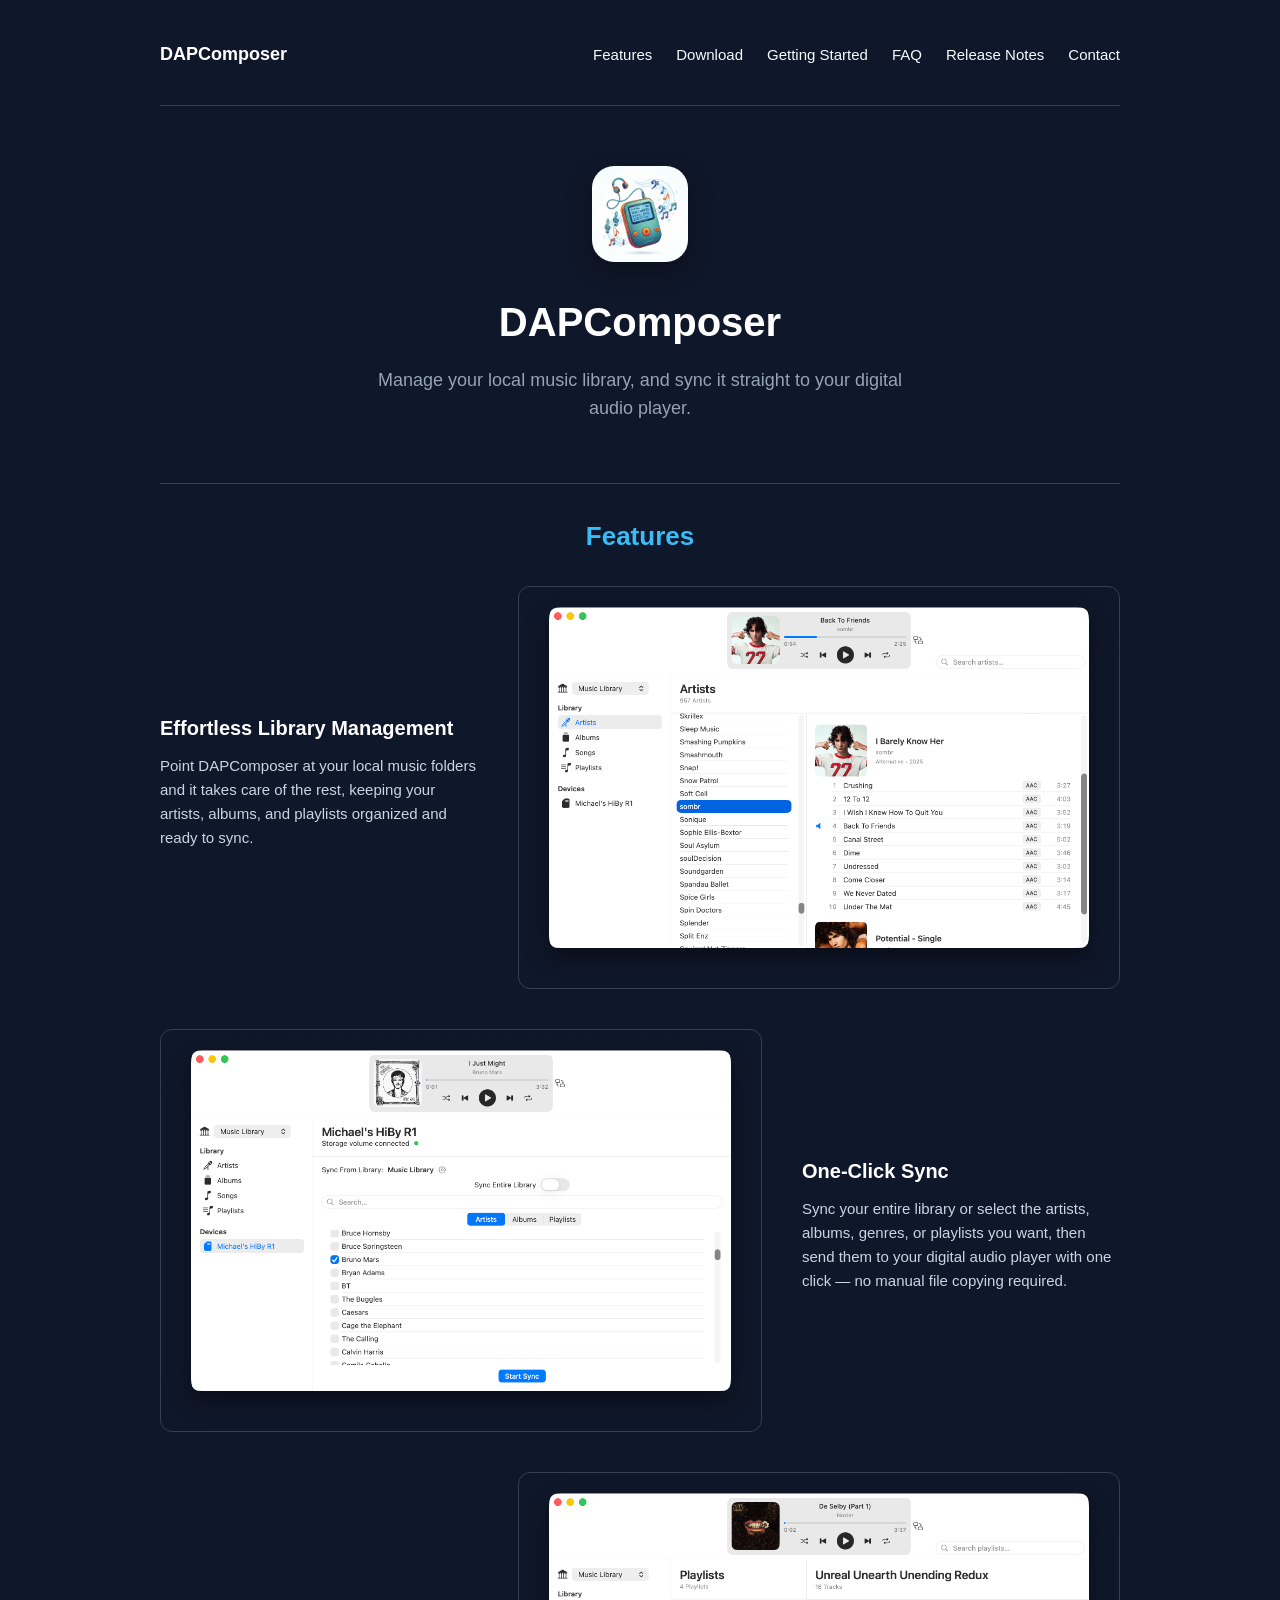
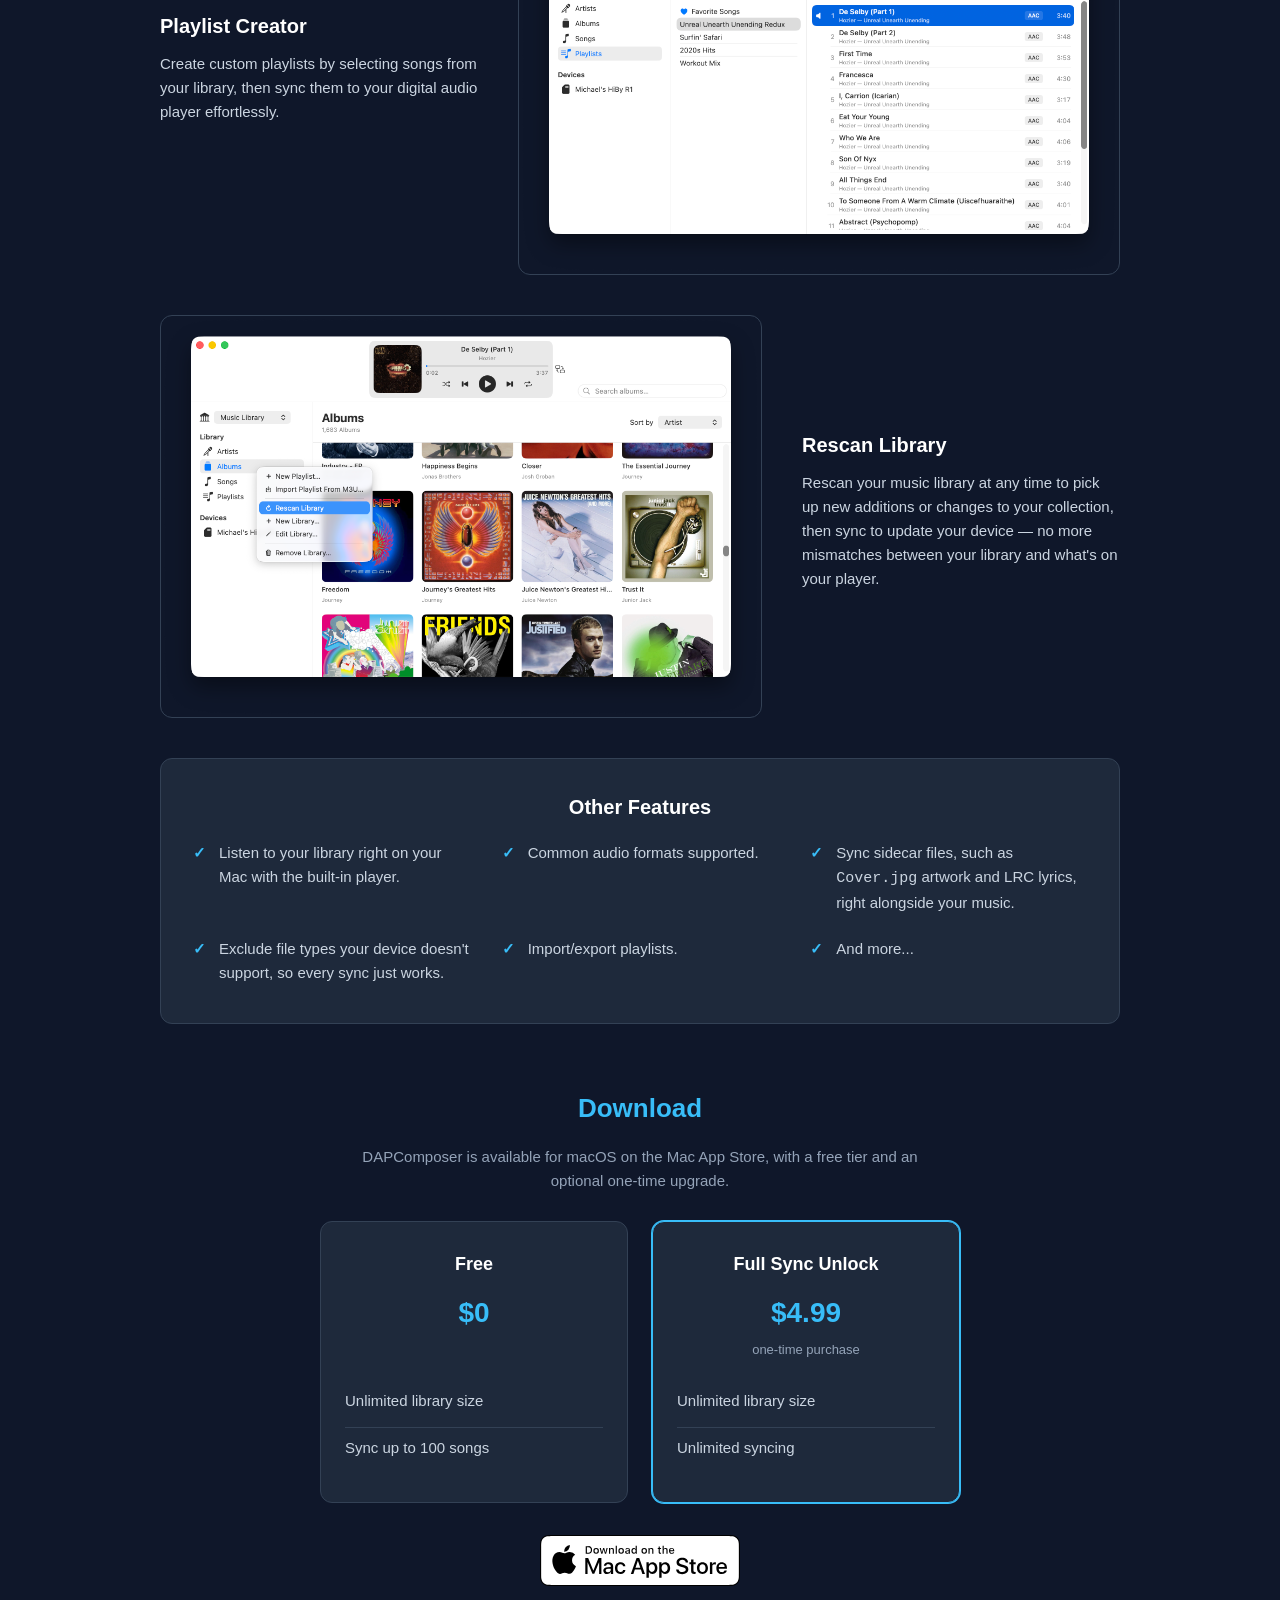
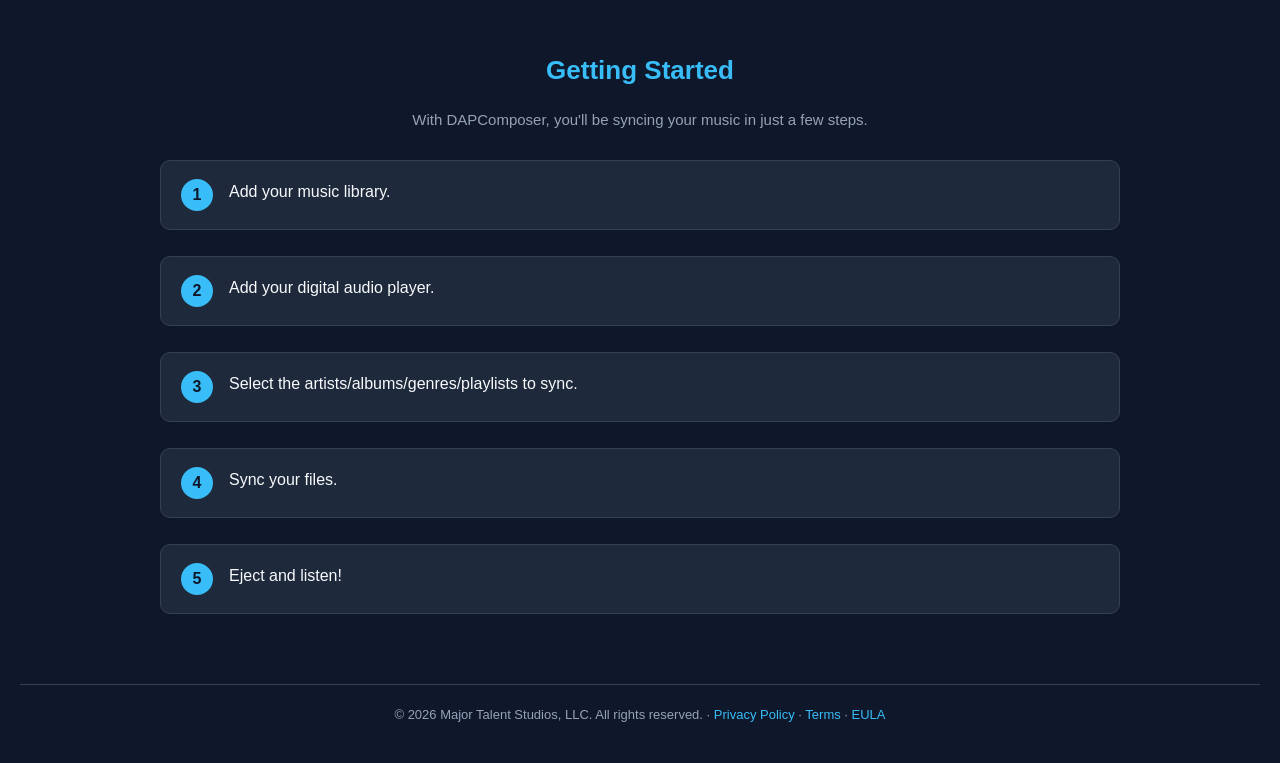
==== commit 24693ede: "General updates." ====
--- a/index.html
+++ b/index.html
@@ -40,7 +40,7 @@
             <div class="feature-row reverse">
                 <div class="feature-text">
                     <h3>One-Click Sync</h3>
-                    <p>Select the artists, albums, or playlists you want, then sync them to your digital audio player in one step &mdash; no manual file copying required.</p>
+                    <p>Sync your entire library or select the artists, albums, genres, or playlists you want, then send them to your digital audio player with one click &mdash; no manual file copying required.</p>
                 </div>
                 <img src="images/one-click-sync.webp" alt="DAPComposer one-click sync screen" class="feature-image">
             </div>
@@ -48,7 +48,7 @@
             <div class="feature-row">
                 <div class="feature-text">
                     <h3>Playlist Creator</h3>
-                    <p>Create custom playlists by selecting songs from your library, then sync them to your digital audio player with a single click.</p>
+                    <p>Create custom playlists by selecting songs from your library, then sync them to your digital audio player effortlessly.</p>
                 </div>
                 <img src="images/playlist-creator.webp" alt="DAPComposer playlist creator screen" class="feature-image">
             </div>
@@ -59,6 +59,18 @@
                     <p>Rescan your music library at any time to pick up new additions or changes to your collection, then sync to update your device &mdash; no more mismatches between your library and what's on your player.</p>
                 </div>
                 <img src="images/rescan-library.webp" alt="DAPComposer rescan library screen" class="feature-image">
+            </div>
+
+            <div class="feature-other">
+                <h3>Other Features</h3>
+                <ul>
+                    <li>Listen to your library right on your Mac with the built-in player.</li>
+                    <li>Common audio formats supported.</li>
+                    <li>Sync sidecar files, such as <code>Cover.jpg</code> artwork and LRC lyrics, right alongside your music.</li>
+                    <li>Exclude file types your device doesn't support, so every sync just works.</li>
+                    <li>Import/export playlists.</li>
+                    <li>And more...</li>
+                </ul>
             </div>
         </section>
 
@@ -104,7 +116,7 @@
                 </li>
                 <li>
                     <span class="step-number">3</span>
-                    <span>Select the artists/albums/playlists to sync.</span>
+                    <span>Select the artists/albums/genres/playlists to sync.</span>
                 </li>
                 <li>
                     <span class="step-number">4</span>
@@ -112,7 +124,7 @@
                 </li>
                 <li>
                     <span class="step-number">5</span>
-                    <span>Eject and enjoy your synced music!</span>
+                    <span>Eject and listen!</span>
                 </li>
             </ol>
         </section>
--- a/styles.css
+++ b/styles.css
@@ -323,6 +323,43 @@
     border: 1px solid var(--border);
 }
 
+.feature-other {
+    background: var(--card-bg);
+    border: 1px solid var(--border);
+    border-radius: 12px;
+    padding: 32px;
+}
+
+.feature-other h3 {
+    font-size: 20px;
+    color: #ffffff;
+    margin-bottom: 18px;
+    text-align: center;
+}
+
+.feature-other ul {
+    list-style: none;
+    display: grid;
+    grid-template-columns: repeat(auto-fit, minmax(220px, 1fr));
+    gap: 16px 32px;
+    margin: 0;
+}
+
+.feature-other li {
+    position: relative;
+    padding-left: 26px;
+    color: #cbd5e1;
+    font-size: 15px;
+}
+
+.feature-other li::before {
+    content: "✓";
+    position: absolute;
+    left: 0;
+    color: var(--accent);
+    font-weight: 700;
+}
+
 .section-intro {
     text-align: center;
     color: var(--text-muted);
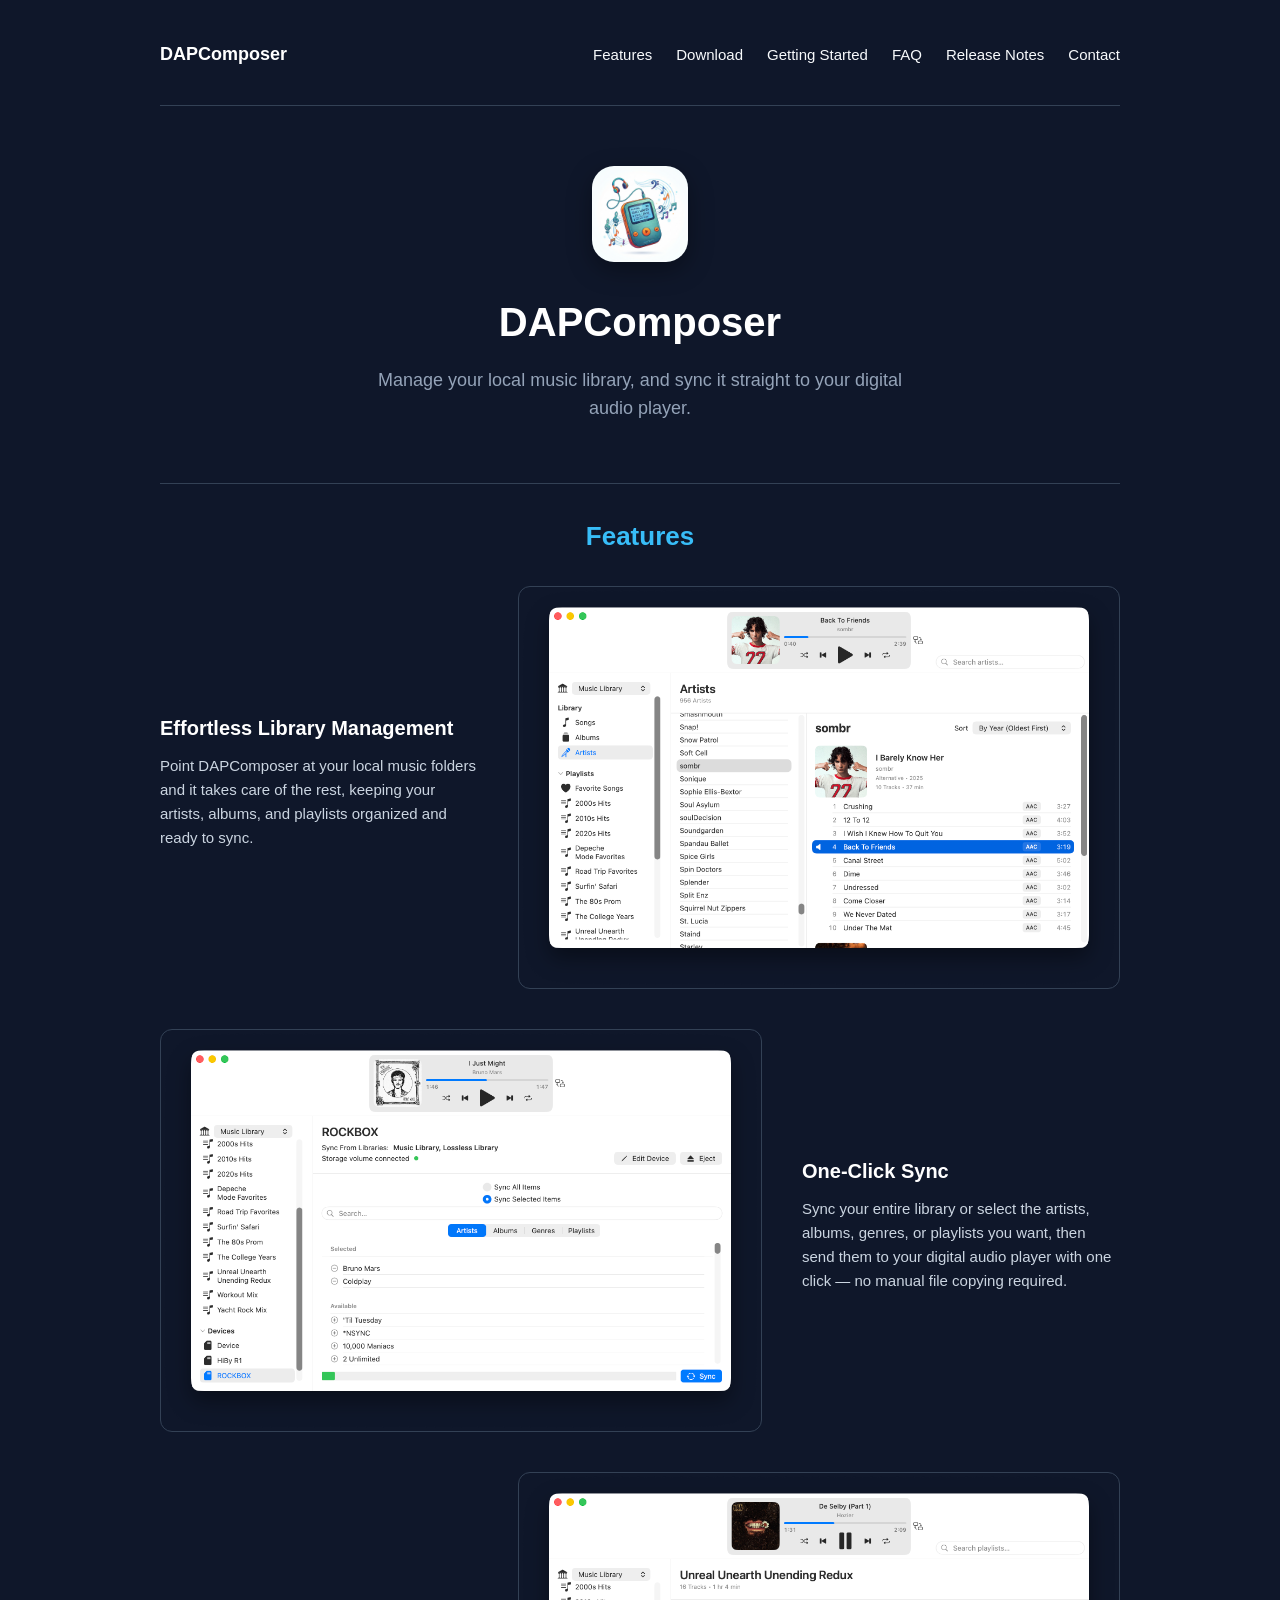
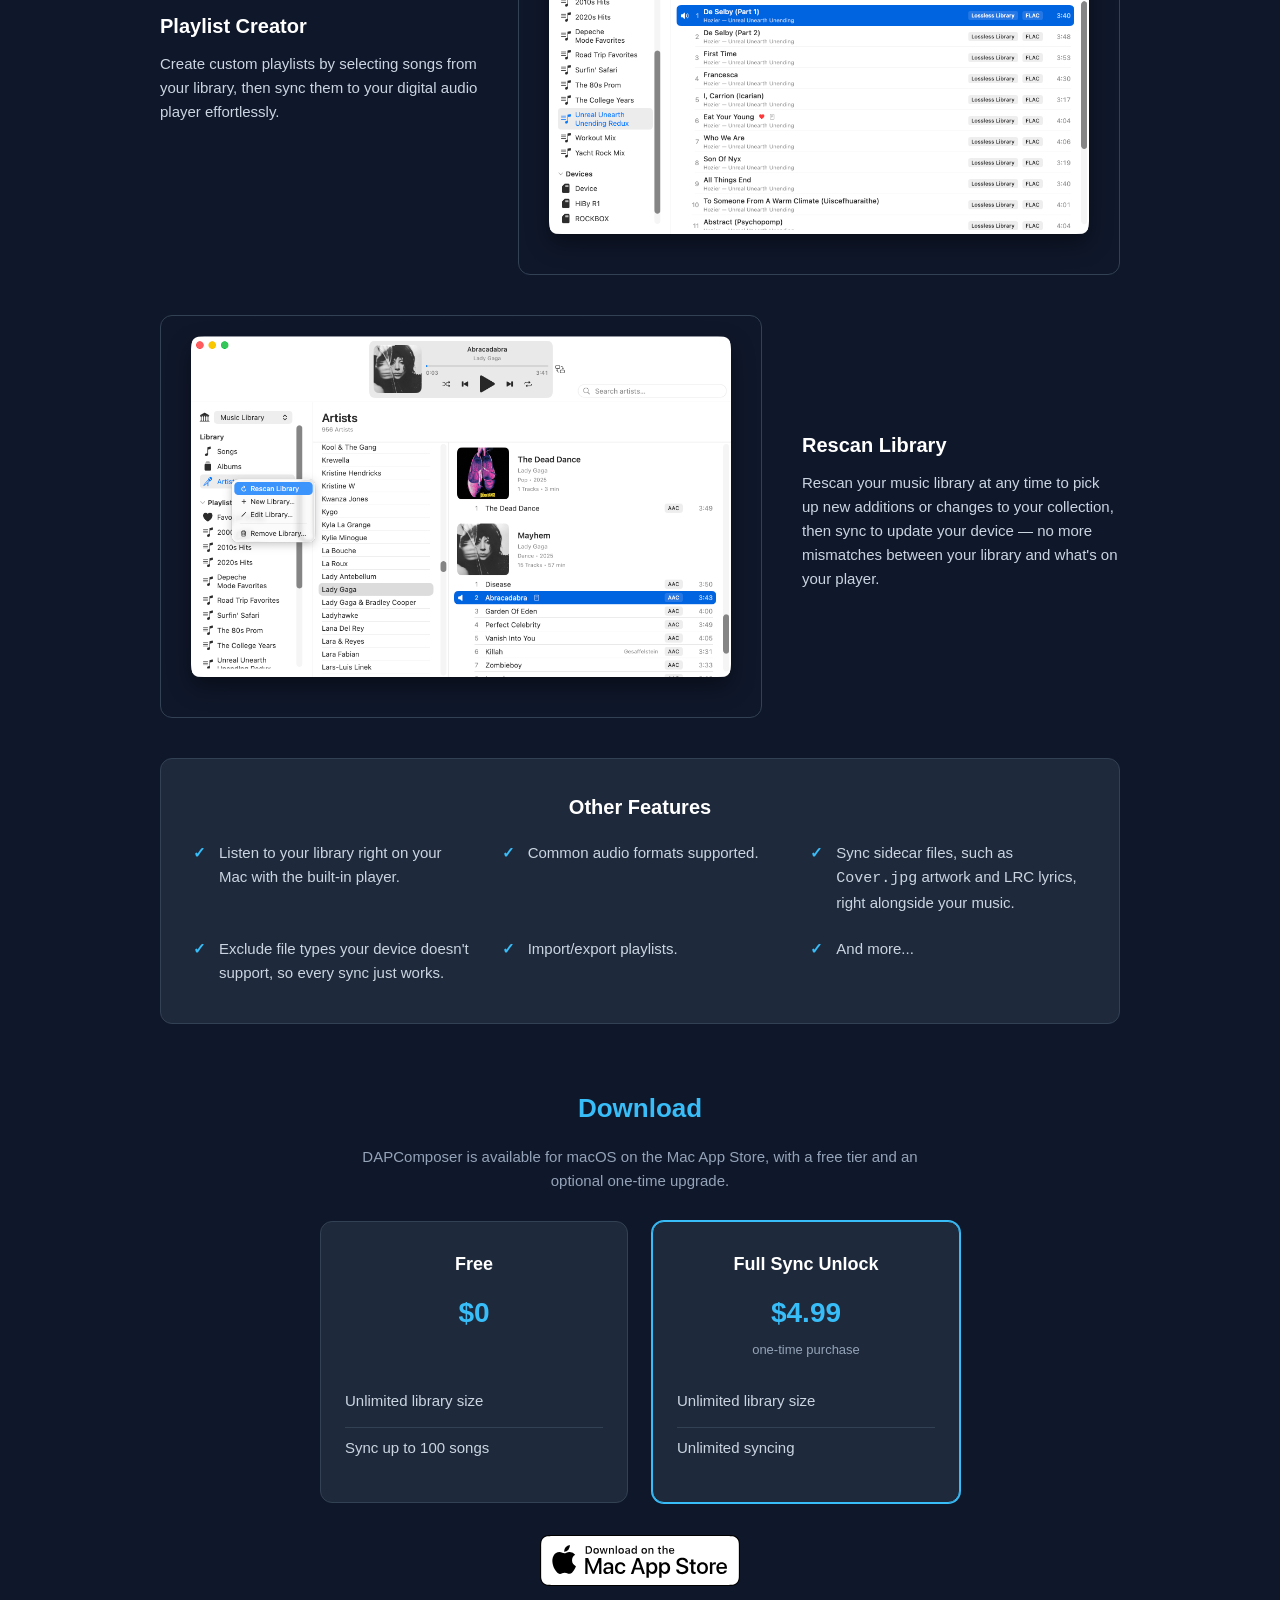
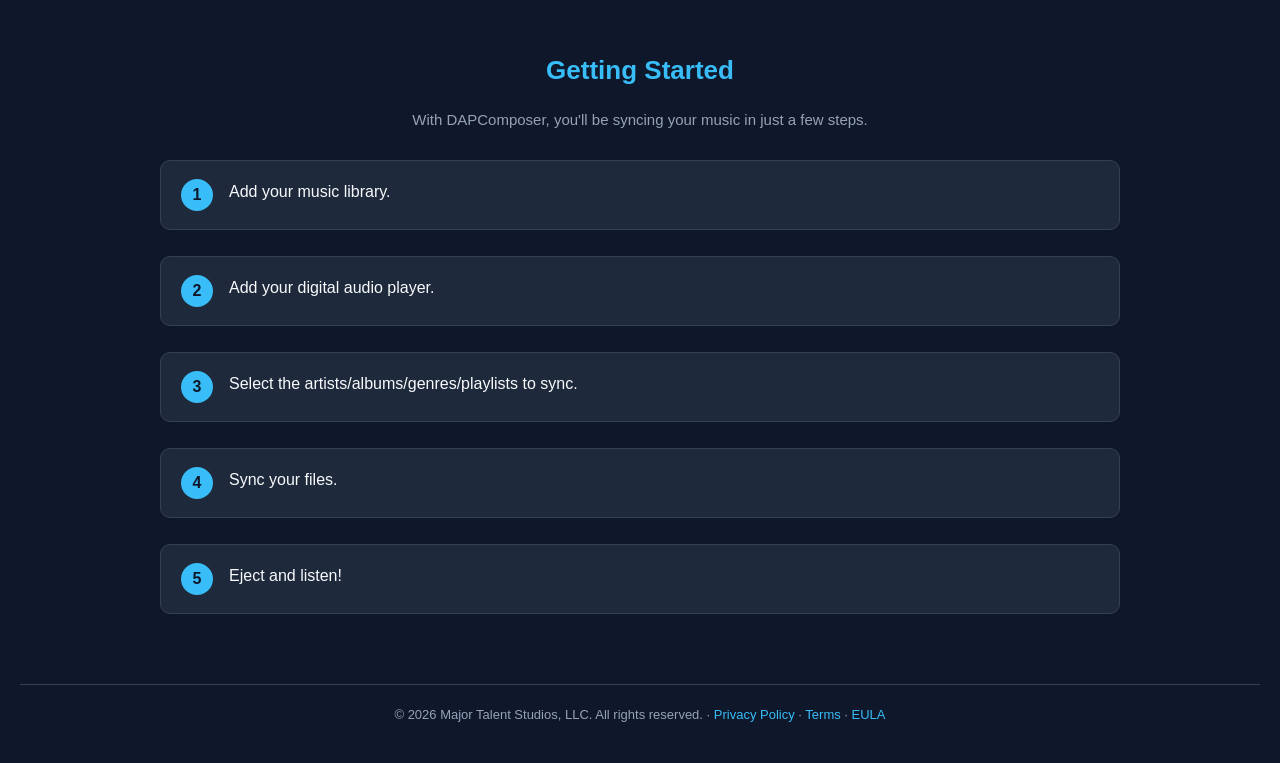
==== commit 9d9b3ca1: "Add SEO metadata and favicons for search indexing Adds robots.txt, sitemap.xml, per-page meta descri" ====
--- a/index.html
+++ b/index.html
@@ -3,7 +3,20 @@
 <head>
     <meta charset="UTF-8">
     <meta name="viewport" content="width=device-width, initial-scale=1.0">
-    <title>DAPComposer</title>
+    <title>DAPComposer - Music Library Manager &amp; DAP Sync for Mac</title>
+    <meta name="description" content="DAPComposer is a macOS app for managing your local music library and syncing it to any digital audio player. Free to download on the Mac App Store.">
+    <link rel="canonical" href="https://dapcomposer.app/">
+    <meta property="og:type" content="website">
+    <meta property="og:title" content="DAPComposer - Music Library Manager &amp; DAP Sync for Mac">
+    <meta property="og:description" content="Manage your local music library and sync it straight to your digital audio player.">
+    <meta property="og:url" content="https://dapcomposer.app/">
+    <meta property="og:image" content="https://dapcomposer.app/images/app-icon.webp">
+    <meta name="twitter:card" content="summary">
+    <link rel="icon" href="/favicon.ico" sizes="any">
+    <link rel="icon" href="/favicon-32x32.png" type="image/png" sizes="32x32">
+    <link rel="icon" href="/favicon-16x16.png" type="image/png" sizes="16x16">
+    <link rel="apple-touch-icon" href="/apple-touch-icon.png">
+    <link rel="manifest" href="/site.webmanifest">
     <link rel="stylesheet" href="styles.css">
 </head>
 <body>
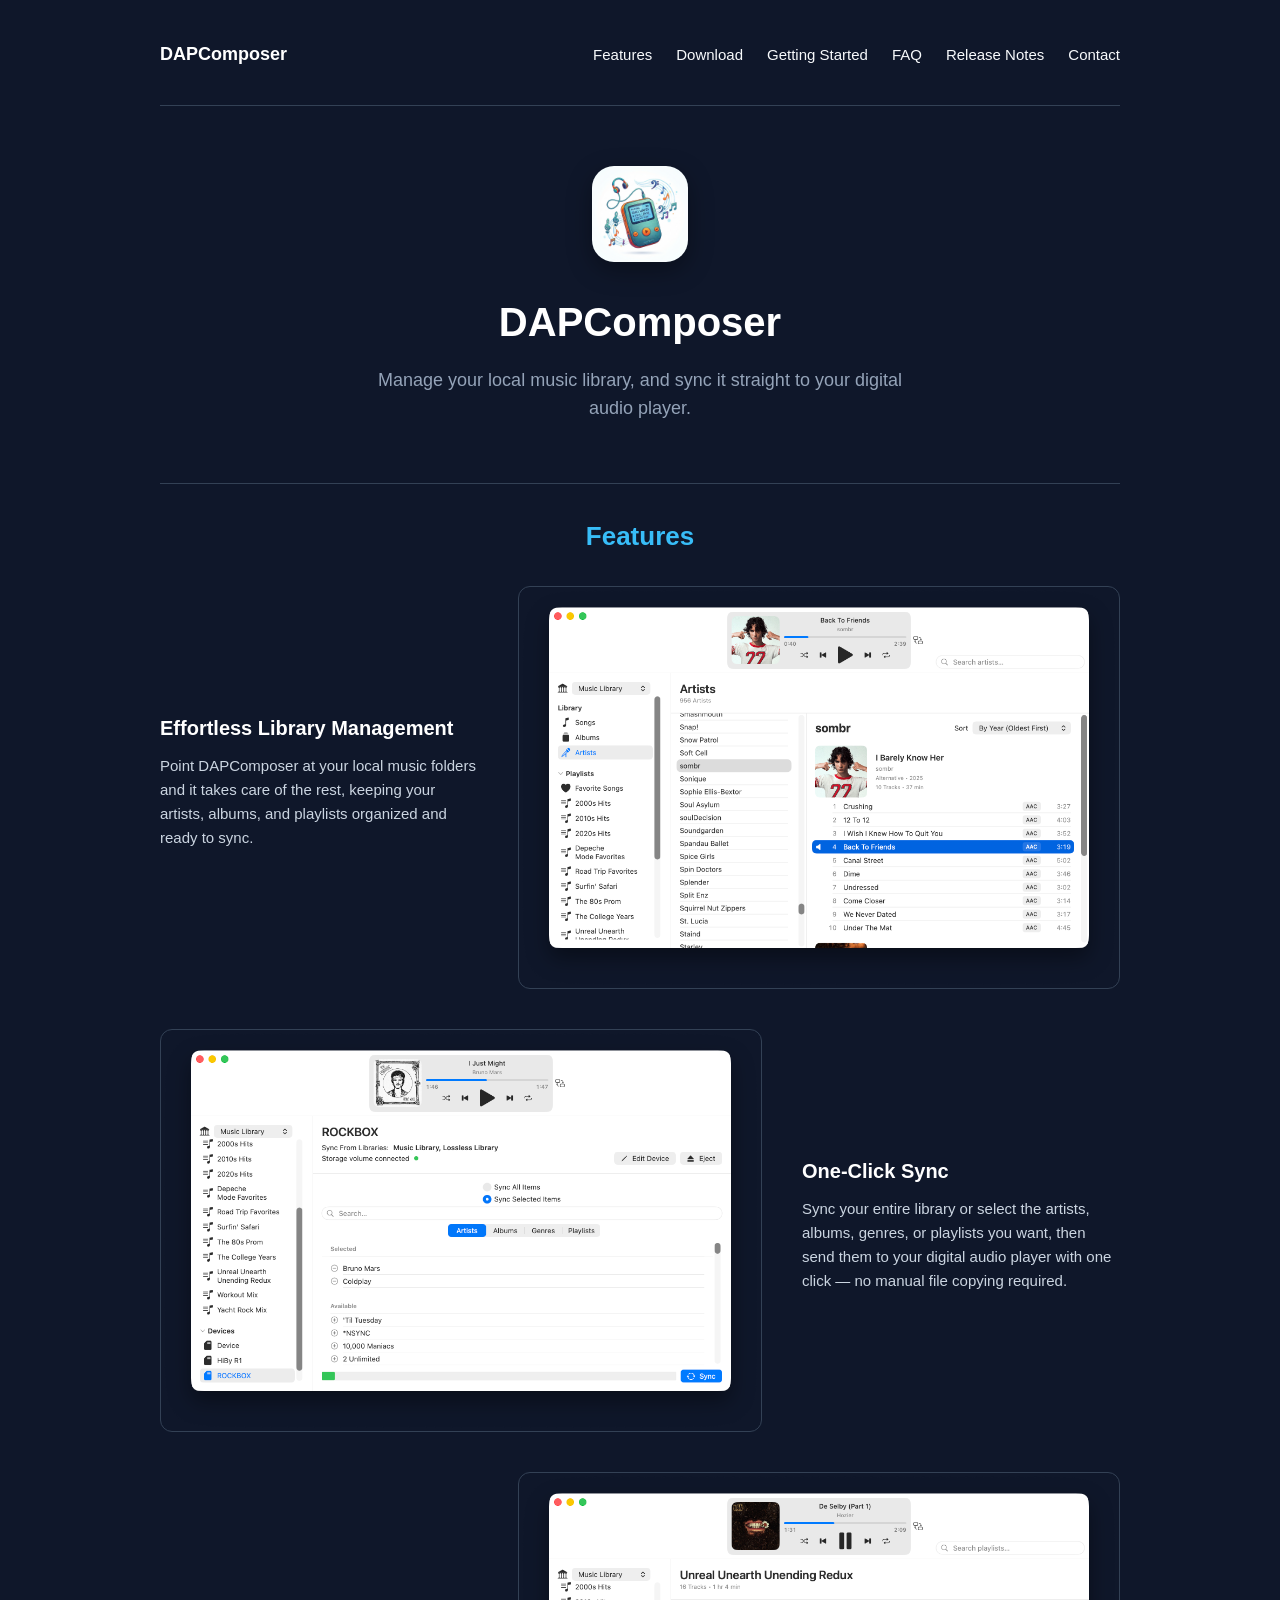
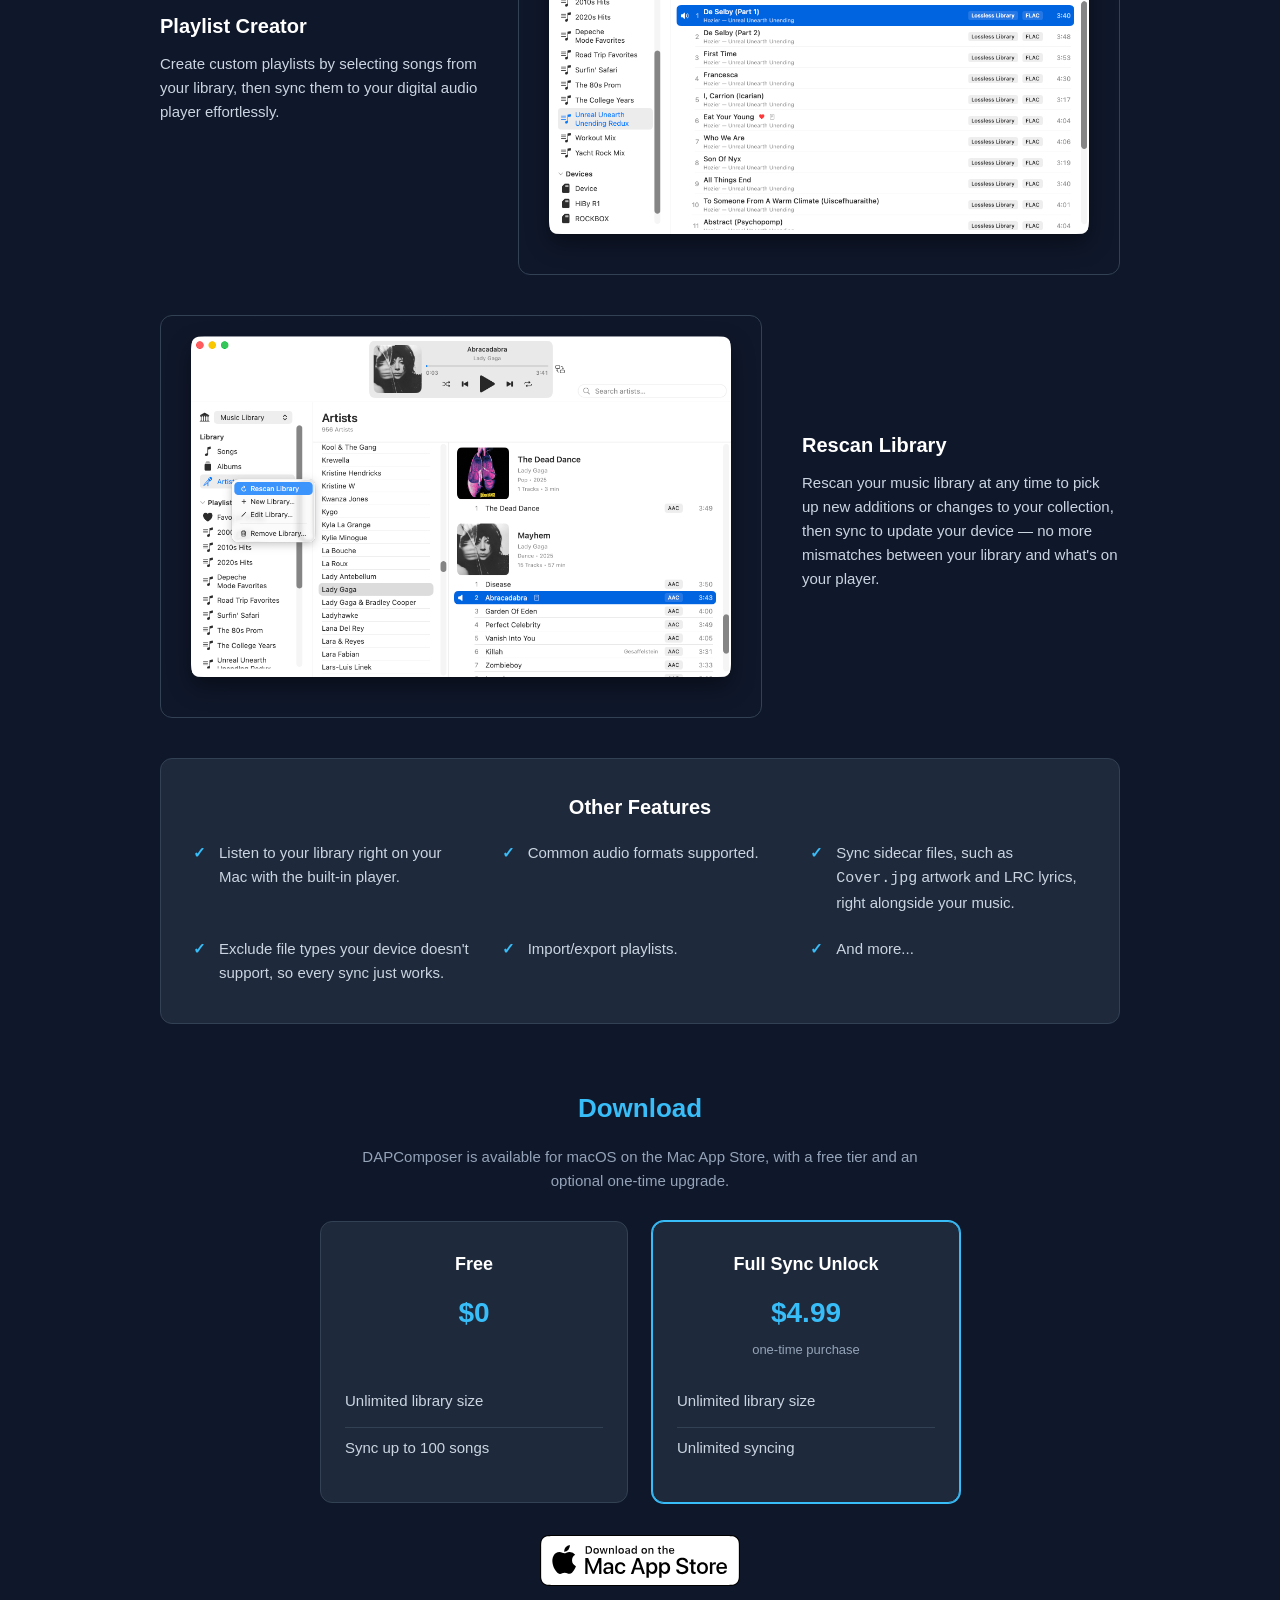
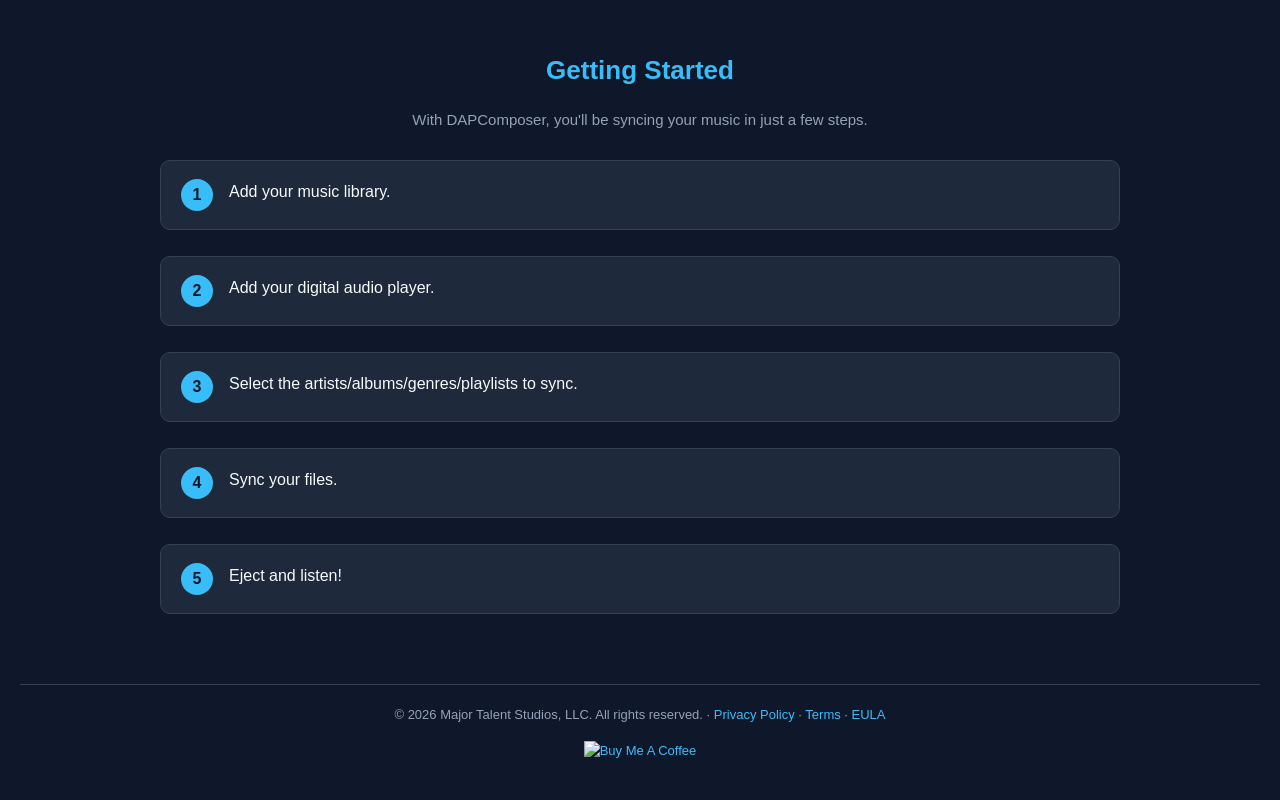
==== commit 59b0bb26: "Add Buy Me a Coffee link to footer Co-Authored-By: Claude Sonnet 5 <noreply@anthropic.com>" ====
--- a/index.html
+++ b/index.html
@@ -149,6 +149,11 @@
         &middot; <a href="privacy-policy.html">Privacy Policy</a>
         &middot; <a href="terms.html">Terms</a>
         &middot; <a href="eula.html">EULA</a>
+        <div class="footer-support">
+            <a href="https://buymeacoffee.com/ogr7powl9a" target="_blank" rel="noopener noreferrer">
+                <img src="https://cdn.buymeacoffee.com/buttons/v2/default-yellow.png" alt="Buy Me A Coffee">
+            </a>
+        </div>
     </footer>
 </body>
 </html>
--- a/styles.css
+++ b/styles.css
@@ -112,6 +112,14 @@
     color: var(--text-muted);
 }
 
+.footer-support {
+    margin-top: 16px;
+}
+
+.footer-support img {
+    height: 40px;
+}
+
 a {
     color: var(--accent);
     text-decoration: none;
